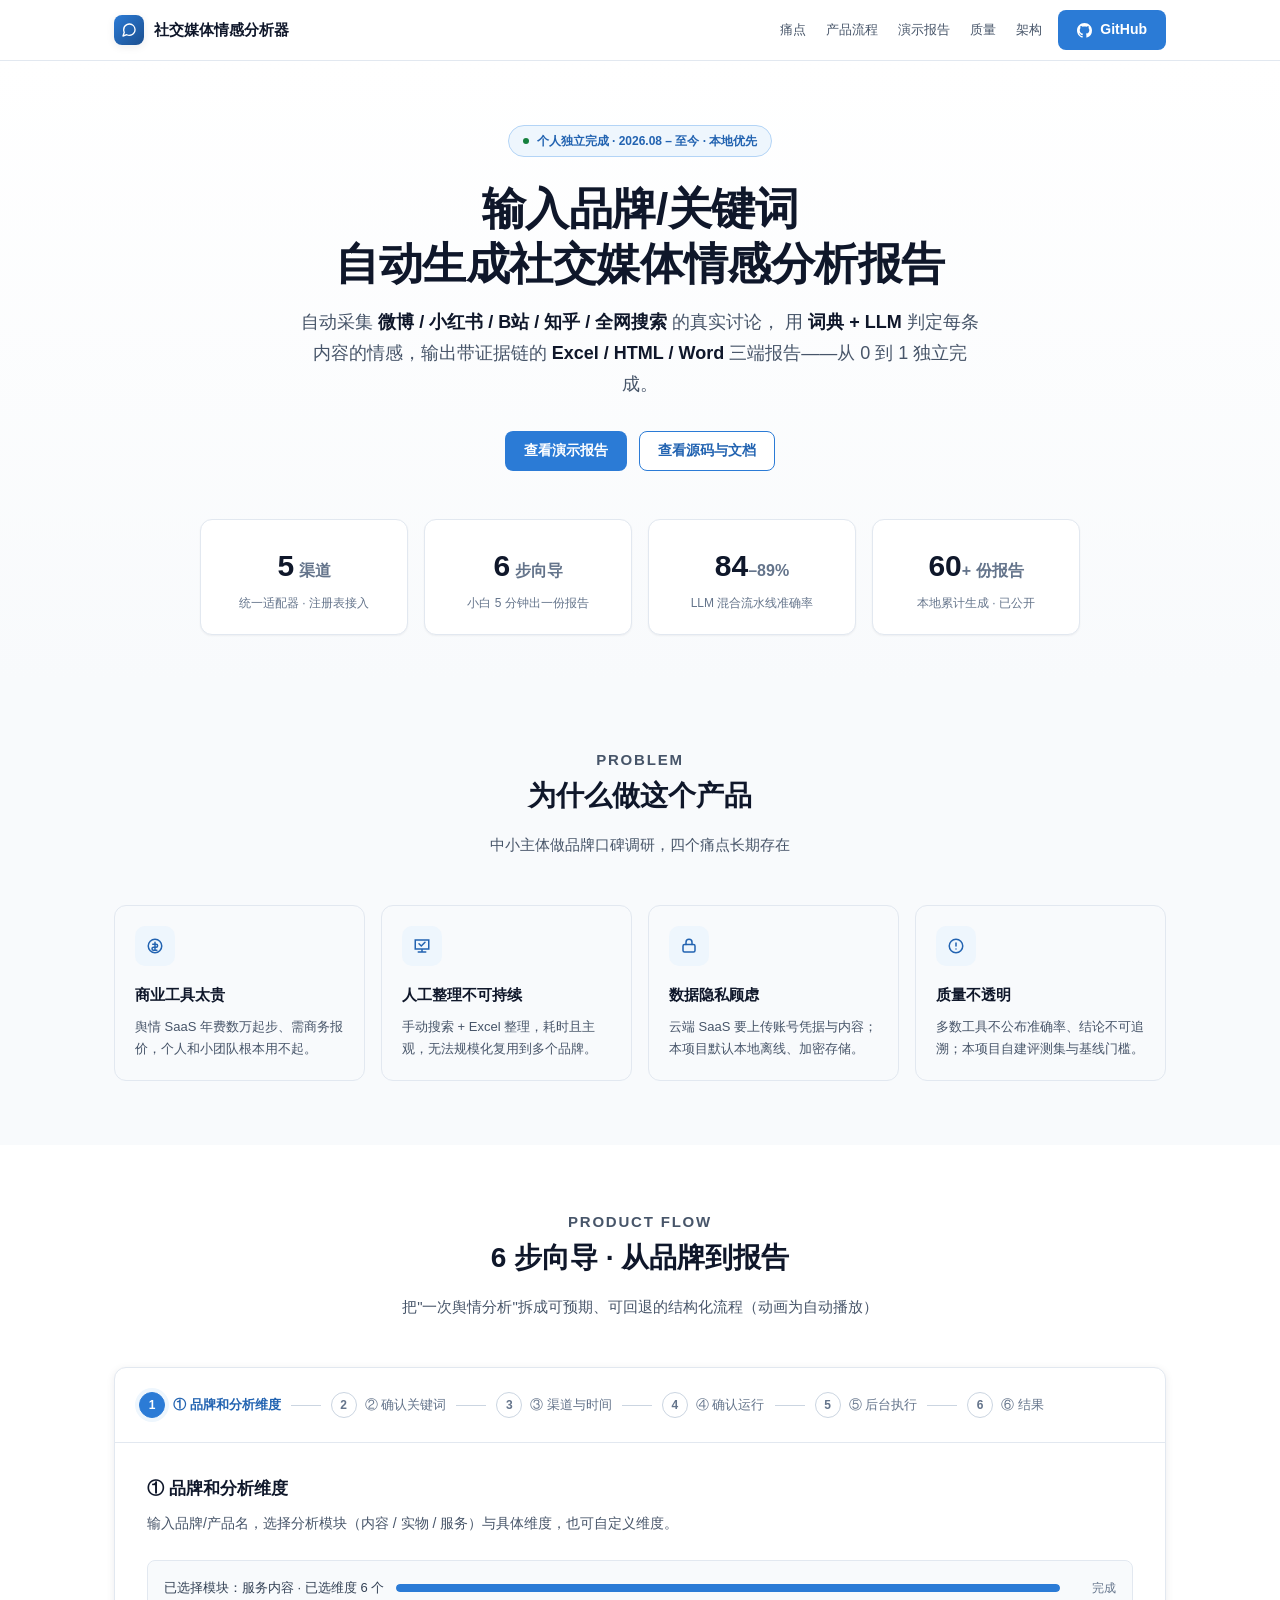
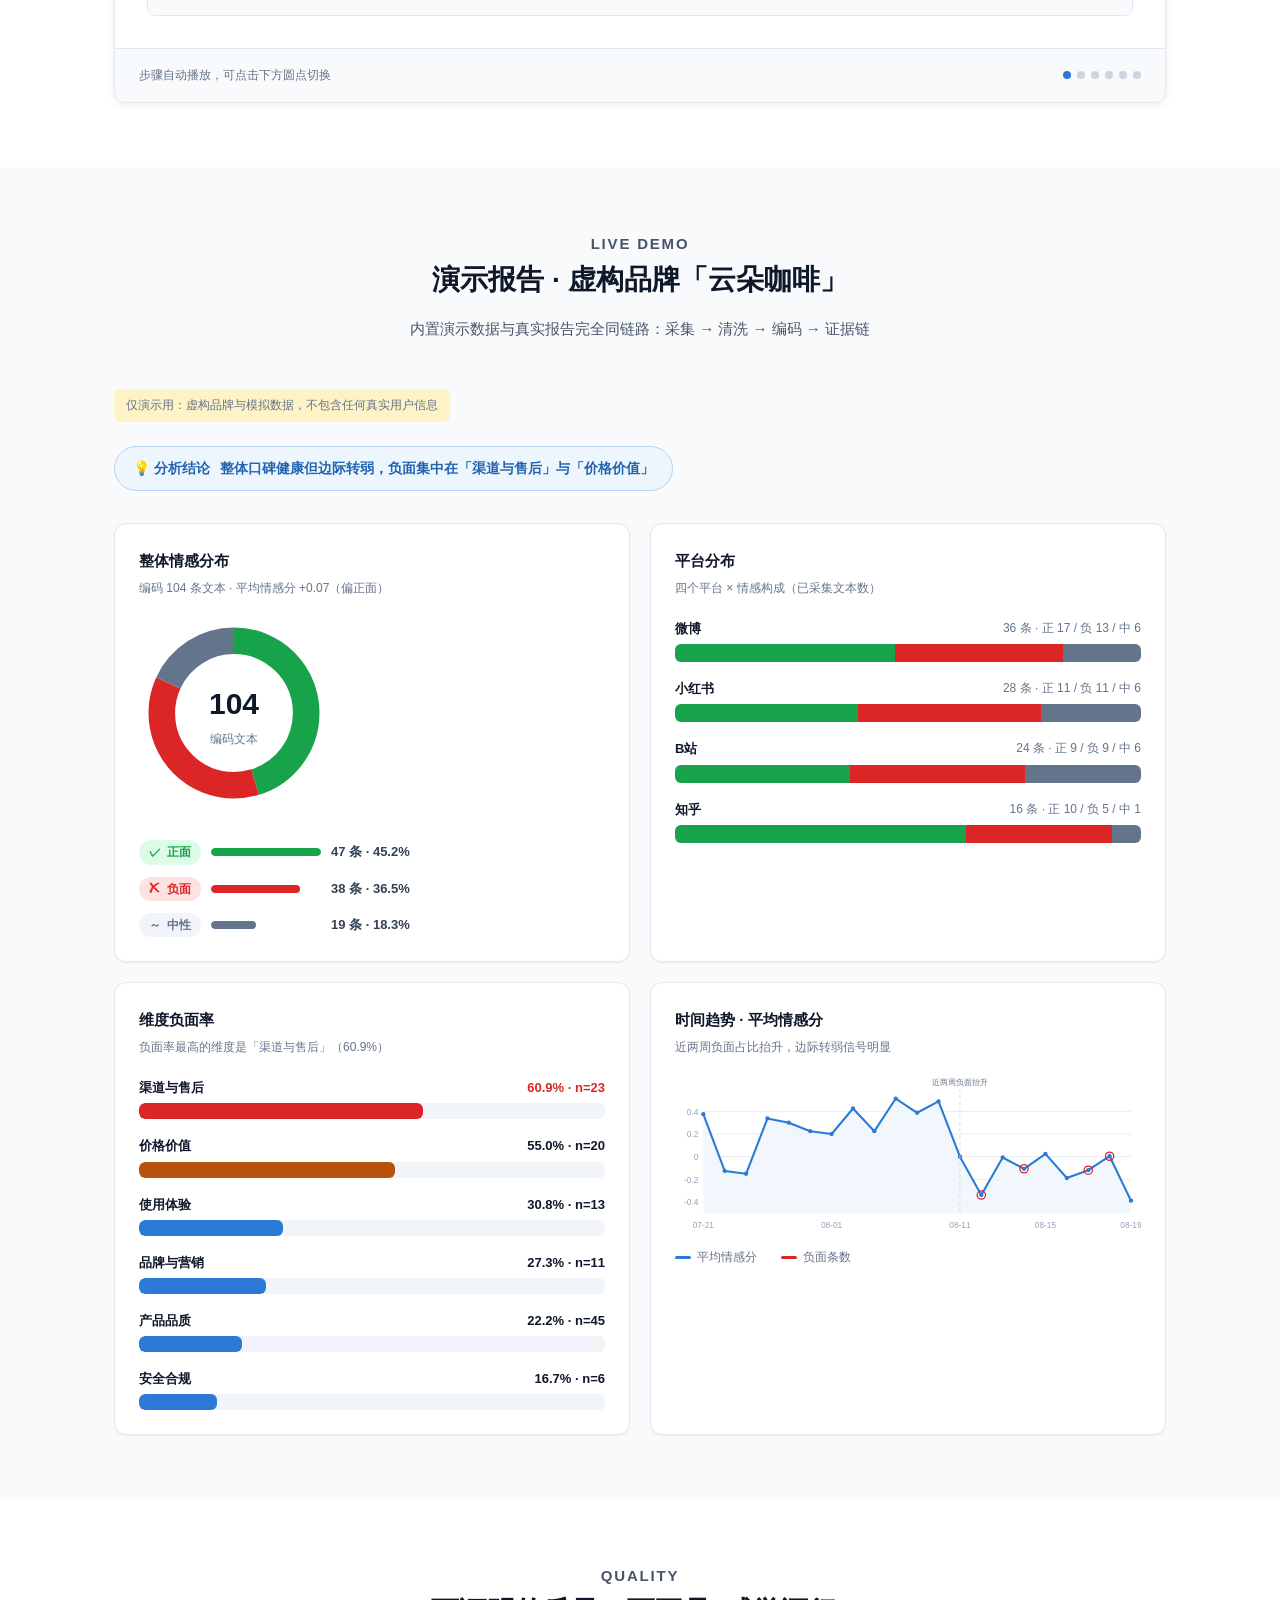
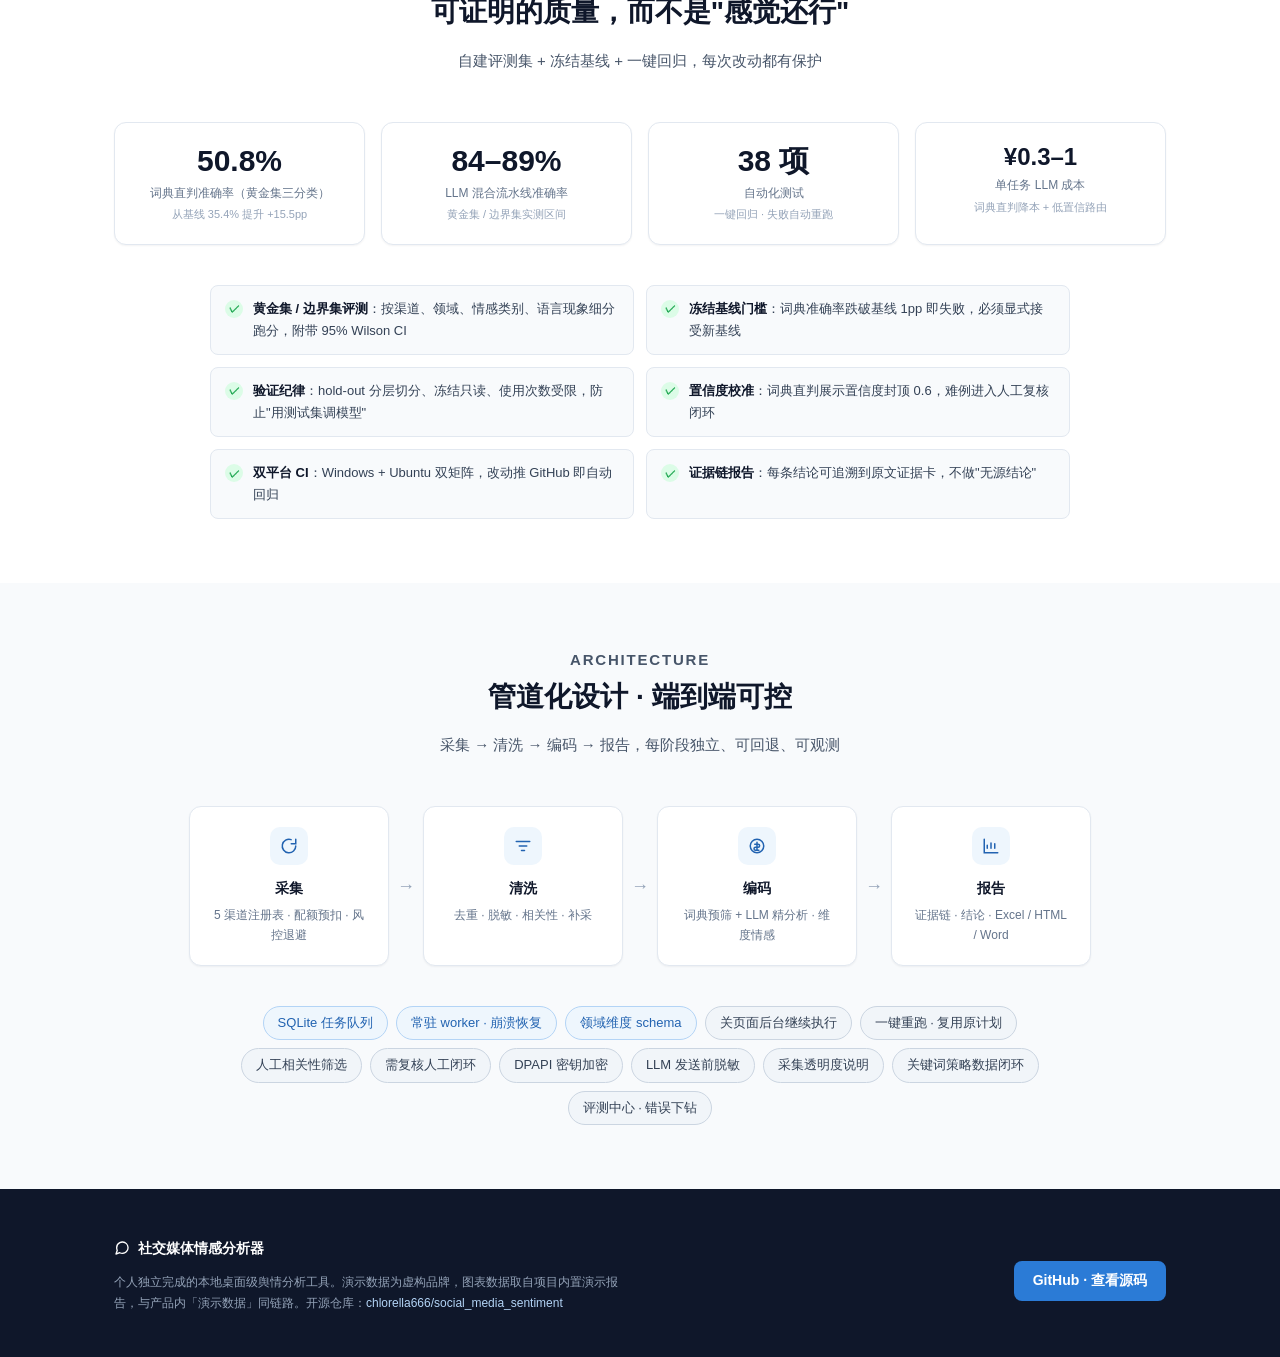
==== docs/index.html @ 77a7563f "feat(showcase): 新增 GitHub Pages 落地页、复用规则/开发全景文档与简历条目" ====
<!DOCTYPE html>
<html lang="zh-CN">
<head>
<meta charset="utf-8">
<meta name="viewport" content="width=device-width, initial-scale=1">
<title>社交媒体情感分析器 · 产品展示</title>
<meta name="description" content="输入品牌/关键词，自动采集五大平台真实讨论，词典 + LLM 判定情感，输出带证据链的报告。个人独立完成的本地桌面级舆情分析工具。">
<style>
/* ============================================================
   设计令牌（与 design_entries/ui-designer/design_tokens.css 同源）
   ============================================================ */
:root{
  --brand-50:#EEF6FD; --brand-100:#D9EAFB; --brand-200:#B3D4F6;
  --brand-500:#2B7BD6; --brand-600:#2263B1; --brand-700:#1B4F8F;
  --gray-50:#F8FAFC; --gray-100:#F1F5F9; --gray-200:#E2E8F0;
  --gray-300:#CBD5E1; --gray-400:#94A3B8; --gray-500:#64748B;
  --gray-600:#475569; --gray-700:#334155; --gray-900:#0F172A;
  --pos-500:#16A34A; --pos-100:#DCFCE7;
  --neg-500:#DC2626; --neg-100:#FEE2E2;
  --neu-500:#64748B; --neu-100:#F1F5F9;
  --success-500:#15803D; --warning-500:#B45309; --warning-100:#FEF3C7;
  --font:-apple-system,BlinkMacSystemFont,"Segoe UI","PingFang SC","Microsoft YaHei","Noto Sans SC",sans-serif;
  --text-xs:12px; --text-sm:13px; --text-base:14px; --text-md:16px;
  --text-lg:18px; --text-xl:22px; --text-2xl:28px; --text-3xl:36px;
  --space-1:4px; --space-2:8px; --space-3:12px; --space-4:16px;
  --space-5:20px; --space-6:24px; --space-8:32px; --space-10:40px; --space-12:48px; --space-16:64px;
  --radius-sm:6px; --radius-md:8px; --radius-lg:12px; --radius-full:999px;
  --shadow-sm:0 1px 2px 0 rgb(15 23 42/.05);
  --shadow-md:0 2px 8px 0 rgb(15 23 42/.08);
  --shadow-lg:0 8px 24px 0 rgb(15 23 42/.12);
}
*{box-sizing:border-box}
html{scroll-behavior:smooth}
body{margin:0;font-family:var(--font);background:var(--gray-50);color:var(--gray-900);font-size:var(--text-base);line-height:1.7;-webkit-font-smoothing:antialiased}
.num{font-variant-numeric:tabular-nums}
a{color:var(--brand-500);text-decoration:none}
a:hover{color:var(--brand-600)}
.wrap{max-width:1100px;margin:0 auto;padding:0 var(--space-6)}

/* ---------- 导航 ---------- */
nav{position:sticky;top:0;z-index:50;background:rgb(255 255 255/.9);backdrop-filter:blur(8px);border-bottom:1px solid var(--gray-200)}
.nav-in{display:flex;align-items:center;gap:var(--space-4);height:60px}
.logo{display:flex;align-items:center;gap:10px;font-weight:700;font-size:15px;color:var(--gray-900)}
.logo .mark{width:30px;height:30px;border-radius:8px;background:linear-gradient(135deg,var(--brand-500),var(--brand-700));display:flex;align-items:center;justify-content:center;box-shadow:var(--shadow-md)}
.nav-links{display:flex;gap:var(--space-5);margin-left:auto;font-size:13px;font-weight:500}
.nav-links a{color:var(--gray-600)}
.nav-links a:hover{color:var(--brand-600)}
.btn{display:inline-flex;align-items:center;justify-content:center;gap:8px;min-height:40px;padding:0 18px;border-radius:var(--radius-md);font-size:14px;font-weight:700;font-family:var(--font);cursor:pointer;border:1px solid transparent;transition:filter .15s ease,opacity .15s ease}
.btn:focus-visible{outline:2px solid var(--brand-500);outline-offset:2px}
.btn-primary{background:var(--brand-500);color:#fff}
.btn-primary:hover{background:var(--brand-600);color:#fff}
.btn-ghost{background:#fff;border-color:var(--brand-500);color:var(--brand-600)}
.btn-ghost:hover{background:var(--brand-50)}
.btn svg{width:15px;height:15px;flex:none}

/* ---------- Hero ---------- */
header.hero{background:linear-gradient(180deg,#fff,var(--gray-50));padding:var(--space-16) 0 var(--space-12);text-align:center}
.pill{display:inline-flex;align-items:center;gap:8px;font-size:12px;font-weight:600;color:var(--brand-600);background:var(--brand-50);border:1px solid var(--brand-200);border-radius:var(--radius-full);padding:5px 14px;margin-bottom:var(--space-6)}
.pill .dot{width:6px;height:6px;border-radius:50%;background:var(--success-500)}
.hero h1{font-size:clamp(30px,5vw,44px);line-height:1.25;margin:0 0 var(--space-4);letter-spacing:-.01em}
.hero .sub{font-size:clamp(15px,2vw,18px);color:var(--gray-600);max-width:680px;margin:0 auto var(--space-8)}
.hero .sub b{color:var(--gray-900)}
.hero-cta{display:flex;gap:var(--space-3);justify-content:center;flex-wrap:wrap}
.metrics{display:grid;grid-template-columns:repeat(4,1fr);gap:var(--space-4);max-width:880px;margin:var(--space-12) auto 0}
.metric{background:#fff;border:1px solid var(--gray-200);border-radius:var(--radius-lg);padding:var(--space-5);box-shadow:var(--shadow-sm)}
.metric .v{font-size:30px;font-weight:700;color:var(--gray-900)}
.metric .v .unit{font-size:16px;color:var(--gray-500);font-weight:600}
.metric .k{font-size:12px;color:var(--gray-500);margin-top:2px}

/* ---------- 区块通用 ---------- */
section{padding:var(--space-16) 0}
section:nth-of-type(even){background:#fff}
.sec-head{max-width:640px;margin:0 auto var(--space-12);text-align:center}
.sec-kicker{font-size:12px;font-weight:700;letter-spacing:.12em;color:var(--brand-500);text-transform:uppercase;margin:0 0 var(--space-2)}
.sec-head h2{font-size:var(--text-2xl);margin:0 0 var(--space-3)}
.sec-head p{color:var(--gray-600);margin:0;font-size:15px}

/* ---------- 痛点 ---------- */
.pains{display:grid;grid-template-columns:repeat(4,1fr);gap:var(--space-4)}
.pain{background:var(--gray-50);border:1px solid var(--gray-200);border-radius:var(--radius-lg);padding:var(--space-5)}
.pain .ic{width:40px;height:40px;border-radius:10px;background:var(--brand-50);color:var(--brand-600);display:flex;align-items:center;justify-content:center;margin-bottom:var(--space-4)}
.pain h3{font-size:15px;margin:0 0 var(--space-2)}
.pain p{font-size:13px;color:var(--gray-600);margin:0}

/* ---------- 6 步流程 ---------- */
.stepper-wrap{background:#fff;border:1px solid var(--gray-200);border-radius:var(--radius-lg);box-shadow:var(--shadow-md);overflow:hidden}
.stepper{display:flex;align-items:center;gap:0;padding:var(--space-6);flex-wrap:wrap;border-bottom:1px solid var(--gray-200)}
.st{display:flex;align-items:center;gap:8px;font-size:13px;color:var(--gray-500);font-weight:500}
.st .n{width:26px;height:26px;border-radius:50%;border:1.5px solid var(--gray-300);display:flex;align-items:center;justify-content:center;font-size:12px;font-weight:700;background:#fff;flex:none;transition:all .3s ease}
.st .n svg{width:13px;height:13px}
.st.cur{color:var(--brand-600);font-weight:700}
.st.cur .n{border-color:var(--brand-500);background:var(--brand-500);color:#fff;box-shadow:0 0 0 4px var(--brand-50)}
.st.done{color:var(--success-500)}
.st.done .n{border-color:var(--success-500);color:var(--success-500);background:var(--pos-100)}
.ln{width:30px;height:1.5px;background:var(--gray-300);margin:0 10px;transition:background .3s ease}
.ln.done{background:var(--success-500)}
.stage-body{padding:var(--space-8);min-height:150px}
.stage-body h3{margin:0 0 var(--space-2);font-size:17px}
.stage-body p{margin:0;color:var(--gray-600);font-size:14px;max-width:560px}
.stage-mock{margin-top:var(--space-6);background:var(--gray-50);border:1px solid var(--gray-200);border-radius:var(--radius-md);padding:var(--space-4)}
.mock-row{display:flex;align-items:center;gap:var(--space-3);font-size:13px;color:var(--gray-700)}
.mock-row .bar{flex:1;height:8px;border-radius:var(--radius-full);background:var(--gray-200);overflow:hidden}
.mock-row .bar i{display:block;height:100%;width:0;background:var(--brand-500);border-radius:var(--radius-full);transition:width .5s ease}
.mock-row .pct{font-size:12px;color:var(--gray-500);min-width:44px;text-align:right}
.step-tip{display:flex;justify-content:space-between;align-items:center;padding:var(--space-4) var(--space-6);background:var(--gray-50);border-top:1px solid var(--gray-200);font-size:12px;color:var(--gray-500)}
.step-tip .ctrl{display:flex;gap:6px}
.step-dot{width:8px;height:8px;border-radius:50%;background:var(--gray-300);border:none;padding:0;cursor:pointer;transition:background .2s ease}
.step-dot.on{background:var(--brand-500)}

/* ---------- 演示报告 ---------- */
.demo-note{display:flex;align-items:center;gap:8px;font-size:12px;color:var(--gray-500);background:var(--warning-100);border-radius:var(--radius-sm);padding:6px 12px;margin-bottom:var(--space-6);width:fit-content}
.conclusion-capsule{display:flex;align-items:center;gap:10px;background:var(--brand-50);border:1px solid var(--brand-200);color:var(--brand-600);border-radius:var(--radius-full);padding:10px 18px;font-size:14px;font-weight:600;margin-bottom:var(--space-8);width:fit-content}
.charts{display:grid;grid-template-columns:repeat(2,1fr);gap:var(--space-5)}
.chart-card{background:#fff;border:1px solid var(--gray-200);border-radius:var(--radius-lg);padding:var(--space-6);box-shadow:var(--shadow-sm)}
.chart-card h3{margin:0 0 4px;font-size:15px}
.chart-card .sub{font-size:12px;color:var(--gray-500);margin:0 0 var(--space-5)}
.chart-card.wide{grid-column:1/-1}

/* 情感三件套标签：符号 + 色点 + 文字（色弱可辨） */
.tag{display:inline-flex;align-items:center;gap:6px;border-radius:var(--radius-full);padding:2px 10px;font-size:12px;font-weight:600}
.tag .sym{font-weight:700}
.tag-pos{color:var(--pos-500);background:var(--pos-100)}
.tag-neg{color:var(--neg-500);background:var(--neg-100)}
.tag-neu{color:var(--neu-500);background:var(--neu-100)}

/* 环形图 */
.donut-row{display:flex;align-items:center;gap:var(--space-8);flex-wrap:wrap}
.donut{position:relative;width:190px;height:190px;flex:none}
.donut svg{width:100%;height:100%;transform:rotate(-90deg)}
.donut .center{position:absolute;inset:0;display:flex;flex-direction:column;align-items:center;justify-content:center}
.donut .center .n{font-size:30px;font-weight:700}
.donut .center .t{font-size:12px;color:var(--gray-500)}
.legend{display:flex;flex-direction:column;gap:var(--space-3)}
.legend .row{display:flex;align-items:center;gap:10px;font-size:13px;color:var(--gray-700)}
.legend .row .bar{width:110px;height:8px;border-radius:var(--radius-full);overflow:hidden}
.legend .row .bar i{display:block;height:100%;border-radius:var(--radius-full)}
.legend .row .pct{margin-left:auto;font-weight:600}

/* 平台堆叠条 */
.stack-list{display:flex;flex-direction:column;gap:var(--space-4)}
.stack-item .lab{display:flex;justify-content:space-between;font-size:13px;margin-bottom:4px}
.stack-item .lab b{color:var(--gray-900)}
.stack-item .lab span{color:var(--gray-500);font-size:12px}
.stack-track{display:flex;height:18px;border-radius:var(--radius-sm);overflow:hidden;background:var(--gray-100)}
.stack-track div{height:100%;transition:width .8s ease}

/* 维度负面率条形 */
.dim-list{display:flex;flex-direction:column;gap:var(--space-4)}
.dim-item .lab{display:flex;justify-content:space-between;font-size:13px;margin-bottom:4px}
.dim-item .lab b{color:var(--gray-900)}
.dim-item .lab span{font-weight:700}
.dim-track{height:16px;border-radius:var(--radius-sm);background:var(--gray-100);overflow:hidden}
.dim-track i{display:block;height:100%;width:0;border-radius:var(--radius-sm);transition:width .8s ease}
.dim-item.worst .lab span{color:var(--neg-500)}
.dim-item.worst .dim-track i{background:var(--neg-500)}

/* 趋势折线 */
.trend-wrap{position:relative}
.trend-wrap svg{width:100%;height:auto;display:block}
.trend-legend{display:flex;gap:var(--space-6);font-size:12px;color:var(--gray-500);margin-top:var(--space-3)}
.trend-legend .k{display:inline-flex;align-items:center;gap:6px}
.trend-legend .sw{width:16px;height:3px;border-radius:2px;display:inline-block}

/* ---------- 质量 ---------- */
.quality-grid{display:grid;grid-template-columns:repeat(4,1fr);gap:var(--space-4);margin-bottom:var(--space-10)}
.q-card{background:#fff;border:1px solid var(--gray-200);border-radius:var(--radius-lg);padding:var(--space-5);box-shadow:var(--shadow-sm);text-align:center}
.q-card .v{font-size:30px;font-weight:700;line-height:1.2}
.q-card .v.small{font-size:24px}
.q-card .k{font-size:12px;color:var(--gray-500);margin-top:4px}
.q-card .note{font-size:11px;color:var(--gray-400);margin-top:2px}
.checks{display:grid;grid-template-columns:repeat(2,1fr);gap:var(--space-3);max-width:860px;margin:0 auto}
.check{display:flex;gap:10px;align-items:flex-start;background:var(--gray-50);border:1px solid var(--gray-200);border-radius:var(--radius-md);padding:12px 14px;font-size:13px;color:var(--gray-700)}
.check .ok{flex:none;width:18px;height:18px;border-radius:50%;background:var(--pos-100);color:var(--pos-500);display:flex;align-items:center;justify-content:center;font-size:11px;font-weight:700;margin-top:2px}
.check b{color:var(--gray-900)}

/* ---------- 架构 ---------- */
.pipeline{display:flex;align-items:stretch;gap:0;flex-wrap:wrap;justify-content:center;margin-bottom:var(--space-10)}
.pipe-step{flex:1;min-width:130px;max-width:200px;background:#fff;border:1px solid var(--gray-200);border-radius:var(--radius-lg);padding:var(--space-5);text-align:center;box-shadow:var(--shadow-sm);position:relative}
.pipe-step .ic{width:38px;height:38px;border-radius:10px;background:var(--brand-50);color:var(--brand-600);display:flex;align-items:center;justify-content:center;margin:0 auto var(--space-3)}
.pipe-step h3{font-size:14px;margin:0 0 4px}
.pipe-step p{font-size:12px;color:var(--gray-500);margin:0}
.pipe-arrow{display:flex;align-items:center;color:var(--gray-400);padding:0 var(--space-2);font-size:18px;font-weight:700}
.chips{display:flex;flex-wrap:wrap;gap:var(--space-2);justify-content:center;max-width:860px;margin:0 auto}
.chip{display:inline-flex;align-items:center;gap:6px;font-size:13px;background:var(--gray-100);border:1px solid var(--gray-300);border-radius:var(--radius-full);padding:5px 14px;color:var(--gray-700)}
.chip.hl{background:var(--brand-50);border-color:var(--brand-200);color:var(--brand-600)}

/* ---------- 底部 ---------- */
footer{background:var(--gray-900);color:var(--gray-400);padding:var(--space-12) 0 var(--space-8)}
footer .wrap{display:flex;flex-wrap:wrap;gap:var(--space-6);align-items:center;justify-content:space-between}
footer .t{color:#fff;font-weight:700;display:flex;align-items:center;gap:8px}
footer .fnote{font-size:12px;max-width:520px;line-height:1.7}
footer a{color:var(--brand-200)}
footer a:hover{color:#fff}

/* ---------- 动效 ---------- */
.reveal{opacity:0;transform:translateY(18px);transition:opacity .6s ease,transform .6s ease}
.reveal.in{opacity:1;transform:none}
@media (max-width:860px){
  .metrics,.pains,.quality-grid{grid-template-columns:repeat(2,1fr)}
  .charts{grid-template-columns:1fr}
  .chart-card.wide{grid-column:auto}
  .nav-links{display:none}
  .pipe-arrow{display:none}
  .pipe-step{flex:1 1 45%}
  section{padding:var(--space-12) 0}
}
@media (max-width:520px){
  .metrics,.pains,.quality-grid{grid-template-columns:1fr}
  .checks{grid-template-columns:1fr}
}
@media (prefers-reduced-motion:reduce){
  *,*::before,*::after{animation:none!important;transition:none!important}
  .reveal{opacity:1;transform:none}
}
</style>
</head>
<body>

<!-- ============ 导航 ============ -->
<nav>
  <div class="wrap nav-in">
    <div class="logo">
      <span class="mark">
        <svg width="16" height="16" viewBox="0 0 24 24" fill="none" stroke="#fff" stroke-width="2" stroke-linecap="round" stroke-linejoin="round"><path d="M21 11.5a8.38 8.38 0 0 1-.9 3.8 8.5 8.5 0 0 1-7.6 4.7 8.38 8.38 0 0 1-3.8-.9L3 21l1.9-5.7a8.38 8.38 0 0 1-.9-3.8 8.5 8.5 0 0 1 4.7-7.6 8.38 8.38 0 0 1 3.8-.9h.5a8.48 8.48 0 0 1 8 8v.5z"/></svg>
      </span>
      社交媒体情感分析器
    </div>
    <div class="nav-links">
      <a href="#problem">痛点</a>
      <a href="#flow">产品流程</a>
      <a href="#demo">演示报告</a>
      <a href="#quality">质量</a>
      <a href="#arch">架构</a>
    </div>
    <a class="btn btn-primary" href="https://github.com/chlorella666/social_media_sentiment" target="_blank" rel="noopener">
      <svg viewBox="0 0 16 16" fill="currentColor"><path d="M8 0C3.58 0 0 3.58 0 8c0 3.54 2.29 6.53 5.47 7.59.4.07.55-.17.55-.38 0-.19-.01-.82-.01-1.49-2.01.37-2.53-.49-2.69-.94-.09-.23-.48-.94-.82-1.13-.28-.15-.68-.52-.01-.53.63-.01 1.08.58 1.23.82.72 1.21 1.87.87 2.33.66.07-.52.28-.87.51-1.07-1.78-.2-3.64-.89-3.64-3.95 0-.87.31-1.59.82-2.15-.08-.2-.36-1.02.08-2.12 0 0 .67-.21 2.2.82.64-.18 1.32-.27 2-.27s1.36.09 2 .27c1.53-1.04 2.2-.82 2.2-.82.44 1.1.16 1.92.08 2.12.51.56.82 1.27.82 2.15 0 3.07-1.87 3.75-3.65 3.95.29.25.54.73.54 1.48 0 1.07-.01 1.93-.01 2.2 0 .21.15.46.55.38A8.01 8.01 0 0 0 16 8c0-4.42-3.58-8-8-8z"/></svg>
      GitHub
    </a>
  </div>
</nav>

<!-- ============ Hero ============ -->
<header class="hero">
  <div class="wrap">
    <div class="pill"><span class="dot"></span>个人独立完成 · 2026.08 – 至今 · 本地优先</div>
    <h1>输入品牌/关键词<br>自动生成社交媒体情感分析报告</h1>
    <p class="sub">自动采集 <b>微博 / 小红书 / B站 / 知乎 / 全网搜索</b> 的真实讨论，
      用 <b>词典 + LLM</b> 判定每条内容的情感，输出带证据链的
      <b>Excel / HTML / Word</b> 三端报告——从 0 到 1 独立完成。</p>
    <div class="hero-cta">
      <a class="btn btn-primary" href="#demo">查看演示报告</a>
      <a class="btn btn-ghost" href="https://github.com/chlorella666/social_media_sentiment" target="_blank" rel="noopener">查看源码与文档</a>
    </div>
    <div class="metrics">
      <div class="metric"><div class="v num"><span data-count="5">5</span><span class="unit"> 渠道</span></div><div class="k">统一适配器 · 注册表接入</div></div>
      <div class="metric"><div class="v num"><span data-count="6">6</span><span class="unit"> 步向导</span></div><div class="k">小白 5 分钟出一份报告</div></div>
      <div class="metric"><div class="v num"><span data-count="84">84</span><span class="unit">–89%</span></div><div class="k">LLM 混合流水线准确率</div></div>
      <div class="metric"><div class="v num"><span data-count="60">60</span><span class="unit">+ 份报告</span></div><div class="k">本地累计生成 · 已公开</div></div>
    </div>
  </div>
</header>

<!-- ============ 痛点 ============ -->
<section id="problem">
  <div class="wrap">
    <div class="sec-head reveal">
      <p class="sec-kicker">Problem</p>
      <h2>为什么做这个产品</h2>
      <p>中小主体做品牌口碑调研，四个痛点长期存在</p>
    </div>
    <div class="pains">
      <div class="pain reveal">
        <div class="ic"><svg width="18" height="18" viewBox="0 0 24 24" fill="none" stroke="currentColor" stroke-width="2" stroke-linecap="round"><circle cx="12" cy="12" r="9"/><path d="M12 7v10M9 9.5h4.5a2 2 0 0 1 0 4H10a2 2 0 0 0 0 4h4.5"/></svg></div>
        <h3>商业工具太贵</h3>
        <p>舆情 SaaS 年费数万起步、需商务报价，个人和小团队根本用不起。</p>
      </div>
      <div class="pain reveal">
        <div class="ic"><svg width="18" height="18" viewBox="0 0 24 24" fill="none" stroke="currentColor" stroke-width="2" stroke-linecap="round"><path d="M21 4H3v12h18zM7 20h10M12 16v4"/><path d="M8 9l3 3 5-5"/></svg></div>
        <h3>人工整理不可持续</h3>
        <p>手动搜索 + Excel 整理，耗时且主观，无法规模化复用到多个品牌。</p>
      </div>
      <div class="pain reveal">
        <div class="ic"><svg width="18" height="18" viewBox="0 0 24 24" fill="none" stroke="currentColor" stroke-width="2" stroke-linecap="round"><rect x="4" y="10" width="16" height="10" rx="2"/><path d="M8 10V7a4 4 0 0 1 8 0v3"/></svg></div>
        <h3>数据隐私顾虑</h3>
        <p>云端 SaaS 要上传账号凭据与内容；本项目默认本地离线、加密存储。</p>
      </div>
      <div class="pain reveal">
        <div class="ic"><svg width="18" height="18" viewBox="0 0 24 24" fill="none" stroke="currentColor" stroke-width="2" stroke-linecap="round"><circle cx="12" cy="12" r="9"/><path d="M12 8v4M12 16h.01"/></svg></div>
        <h3>质量不透明</h3>
        <p>多数工具不公布准确率、结论不可追溯；本项目自建评测集与基线门槛。</p>
      </div>
    </div>
  </div>
</section>

<!-- ============ 产品流程 ============ -->
<section id="flow">
  <div class="wrap">
    <div class="sec-head reveal">
      <p class="sec-kicker">Product Flow</p>
      <h2>6 步向导 · 从品牌到报告</h2>
      <p>把"一次舆情分析"拆成可预期、可回退的结构化流程（动画为自动播放）</p>
    </div>
    <div class="stepper-wrap reveal" id="stepperWrap">
      <div class="stepper" id="stepper"></div>
      <div class="stage-body" id="stageBody"></div>
      <div class="step-tip">
        <span>步骤自动播放，可点击下方圆点切换</span>
        <span class="ctrl" id="stepDots"></span>
      </div>
    </div>
  </div>
</section>

<!-- ============ 演示报告 ============ -->
<section id="demo">
  <div class="wrap">
    <div class="sec-head reveal">
      <p class="sec-kicker">Live Demo</p>
      <h2>演示报告 · 虚构品牌「云朵咖啡」</h2>
      <p>内置演示数据与真实报告完全同链路：采集 → 清洗 → 编码 → 证据链</p>
    </div>
    <div class="demo-note reveal">仅演示用：虚构品牌与模拟数据，不包含任何真实用户信息</div>
    <div class="conclusion-capsule reveal"><span>💡 分析结论</span>整体口碑健康但边际转弱，负面集中在「渠道与售后」与「价格价值」</div>
    <div class="charts">
      <div class="chart-card reveal">
        <h3>整体情感分布</h3>
        <p class="sub">编码 104 条文本 · 平均情感分 +0.07（偏正面）</p>
        <div class="donut-row">
          <div class="donut">
            <svg viewBox="0 0 100 100" id="donutSvg"></svg>
            <div class="center"><span class="n num" id="donutN">104</span><span class="t">编码文本</span></div>
          </div>
          <div class="legend" id="donutLegend"></div>
        </div>
      </div>
      <div class="chart-card reveal">
        <h3>平台分布</h3>
        <p class="sub">四个平台 × 情感构成（已采集文本数）</p>
        <div class="stack-list" id="stackList"></div>
      </div>
      <div class="chart-card reveal">
        <h3>维度负面率</h3>
        <p class="sub">负面率最高的维度是「渠道与售后」（60.9%）</p>
        <div class="dim-list" id="dimList"></div>
      </div>
      <div class="chart-card reveal">
        <h3>时间趋势 · 平均情感分</h3>
        <p class="sub">近两周负面占比抬升，边际转弱信号明显</p>
        <div class="trend-wrap">
          <svg viewBox="0 0 560 190" id="trendSvg"></svg>
          <div class="trend-legend">
            <span class="k"><span class="sw" style="background:var(--brand-500)"></span>平均情感分</span>
            <span class="k"><span class="sw" style="background:var(--neg-500)"></span>负面条数</span>
          </div>
        </div>
      </div>
    </div>
  </div>
</section>

<!-- ============ 质量 ============ -->
<section id="quality">
  <div class="wrap">
    <div class="sec-head reveal">
      <p class="sec-kicker">Quality</p>
      <h2>可证明的质量，而不是"感觉还行"</h2>
      <p>自建评测集 + 冻结基线 + 一键回归，每次改动都有保护</p>
    </div>
    <div class="quality-grid">
      <div class="q-card reveal"><div class="v num"><span data-count="50.9" data-decimals="1">50.9</span><span class="unit">%</span></div><div class="k">词典直判准确率（黄金集三分类）</div><div class="note">从基线 35.4% 提升 +15.5pp</div></div>
      <div class="q-card reveal"><div class="v num"><span data-count="84">84</span><span class="unit">–89%</span></div><div class="k">LLM 混合流水线准确率</div><div class="note">黄金集 / 边界集实测区间</div></div>
      <div class="q-card reveal"><div class="v num"><span data-count="38">38</span><span class="unit"> 项</span></div><div class="k">自动化测试</div><div class="note">一键回归 · 失败自动重跑</div></div>
      <div class="q-card reveal"><div class="v num small">¥<span data-count="0.3" data-decimals="1">0.3</span>–1</div><div class="k">单任务 LLM 成本</div><div class="note">词典直判降本 + 低置信路由</div></div>
    </div>
    <div class="checks">
      <div class="check reveal"><span class="ok">✓</span><span><b>黄金集 / 边界集评测</b>：按渠道、领域、情感类别、语言现象细分跑分，附带 95% Wilson CI</span></div>
      <div class="check reveal"><span class="ok">✓</span><span><b>冻结基线门槛</b>：词典准确率跌破基线 1pp 即失败，必须显式接受新基线</span></div>
      <div class="check reveal"><span class="ok">✓</span><span><b>验证纪律</b>：hold-out 分层切分、冻结只读、使用次数受限，防止"用测试集调模型"</span></div>
      <div class="check reveal"><span class="ok">✓</span><span><b>置信度校准</b>：词典直判展示置信度封顶 0.6，难例进入人工复核闭环</span></div>
      <div class="check reveal"><span class="ok">✓</span><span><b>双平台 CI</b>：Windows + Ubuntu 双矩阵，改动推 GitHub 即自动回归</span></div>
      <div class="check reveal"><span class="ok">✓</span><span><b>证据链报告</b>：每条结论可追溯到原文证据卡，不做"无源结论"</span></div>
    </div>
  </div>
</section>

<!-- ============ 架构 ============ -->
<section id="arch">
  <div class="wrap">
    <div class="sec-head reveal">
      <p class="sec-kicker">Architecture</p>
      <h2>管道化设计 · 端到端可控</h2>
      <p>采集 → 清洗 → 编码 → 报告，每阶段独立、可回退、可观测</p>
    </div>
    <div class="pipeline">
      <div class="pipe-step reveal"><div class="ic"><svg width="18" height="18" viewBox="0 0 24 24" fill="none" stroke="currentColor" stroke-width="2" stroke-linecap="round"><path d="M21 12a9 9 0 1 1-6.2-8.5"/><path d="M21 3v6h-6"/></svg></div><h3>采集</h3><p>5 渠道注册表 · 配额预扣 · 风控退避</p></div>
      <div class="pipe-arrow">→</div>
      <div class="pipe-step reveal"><div class="ic"><svg width="18" height="18" viewBox="0 0 24 24" fill="none" stroke="currentColor" stroke-width="2" stroke-linecap="round"><path d="M3 6h18M7 12h10M10 18h4"/></svg></div><h3>清洗</h3><p>去重 · 脱敏 · 相关性 · 补采</p></div>
      <div class="pipe-arrow">→</div>
      <div class="pipe-step reveal"><div class="ic"><svg width="18" height="18" viewBox="0 0 24 24" fill="none" stroke="currentColor" stroke-width="2" stroke-linecap="round"><circle cx="12" cy="12" r="9"/><path d="M12 7v10M9 9.5h4.5a2 2 0 0 1 0 4H10a2 2 0 0 0 0 4h4.5"/></svg></div><h3>编码</h3><p>词典预筛 + LLM 精分析 · 维度情感</p></div>
      <div class="pipe-arrow">→</div>
      <div class="pipe-step reveal"><div class="ic"><svg width="18" height="18" viewBox="0 0 24 24" fill="none" stroke="currentColor" stroke-width="2" stroke-linecap="round"><path d="M3 3v18h18"/><path d="M7 15v-4M12 15V8M17 15v-6"/></svg></div><h3>报告</h3><p>证据链 · 结论 · Excel / HTML / Word</p></div>
    </div>
    <div class="chips">
      <span class="chip hl">SQLite 任务队列</span>
      <span class="chip hl">常驻 worker · 崩溃恢复</span>
      <span class="chip hl">领域维度 schema</span>
      <span class="chip">关页面后台继续执行</span>
      <span class="chip">一键重跑 · 复用原计划</span>
      <span class="chip">人工相关性筛选</span>
      <span class="chip">需复核人工闭环</span>
      <span class="chip">DPAPI 密钥加密</span>
      <span class="chip">LLM 发送前脱敏</span>
      <span class="chip">采集透明度说明</span>
      <span class="chip">关键词策略数据闭环</span>
      <span class="chip">评测中心 · 错误下钻</span>
    </div>
  </div>
</section>

<!-- ============ 底部 ============ -->
<footer>
  <div class="wrap">
    <div>
      <div class="t"><svg width="16" height="16" viewBox="0 0 24 24" fill="none" stroke="#fff" stroke-width="2" stroke-linecap="round" stroke-linejoin="round"><path d="M21 11.5a8.38 8.38 0 0 1-.9 3.8 8.5 8.5 0 0 1-7.6 4.7 8.38 8.38 0 0 1-3.8-.9L3 21l1.9-5.7a8.38 8.38 0 0 1-.9-3.8 8.5 8.5 0 0 1 4.7-7.6 8.38 8.38 0 0 1 3.8-.9h.5a8.48 8.48 0 0 1 8 8v.5z"/></svg>社交媒体情感分析器</div>
      <p class="fnote">个人独立完成的本地桌面级舆情分析工具。演示数据为虚构品牌，图表数据取自项目内置演示报告，与产品内「演示数据」同链路。开源仓库：<a href="https://github.com/chlorella666/social_media_sentiment" target="_blank" rel="noopener">chlorella666/social_media_sentiment</a></p>
    </div>
    <a class="btn btn-primary" href="https://github.com/chlorella666/social_media_sentiment" target="_blank" rel="noopener">GitHub · 查看源码</a>
  </div>
</footer>

<script>
/* ============ 演示数据（来自项目内置 demo_report，虚构品牌云朵咖啡） ============ */
const DEMO = {
  totalItems: 104, totalPosts: 26, avgScore: 0.07,
  dist: [
    {key:"pos", label:"正面", sym:"✓", n:47, pct:45.2, color:"var(--pos-500)", bg:"var(--pos-100)", cls:"tag-pos"},
    {key:"neg", label:"负面", sym:"✗", n:38, pct:36.5, color:"var(--neg-500)", bg:"var(--neg-100)", cls:"tag-neg"},
    {key:"neu", label:"中性", sym:"～", n:19, pct:18.3, color:"var(--neu-500)", bg:"var(--neu-100)", cls:"tag-neu"},
  ],
  platforms: [
    {name:"微博",  posts:36, pos:17, neg:13, neu:6},
    {name:"小红书", posts:28, pos:11, neg:11, neu:6},
    {name:"B站",   posts:24, pos:9,  neg:9,  neu:6},
    {name:"知乎",  posts:16, pos:10, neg:5,  neu:1},
  ],
  dims: [
    {name:"渠道与售后", n:23, neg:14, rate:60.9},
    {name:"价格价值",   n:20, neg:11, rate:55.0},
    {name:"使用体验",   n:13, neg:4,  rate:30.8},
    {name:"品牌与营销", n:11, neg:3,  rate:27.3},
    {name:"产品品质",   n:45, neg:10, rate:22.2},
    {name:"安全合规",   n:6,  neg:1,  rate:16.7},
  ],
  trend: [
    ["07-21",0.375,1],["07-23",-0.125,2],["07-25",-0.15,2],["07-27",0.3375,1],
    ["07-28",0.3,1],["07-30",0.225,1],["08-01",0.2,1],["08-03",0.425,1],
    ["08-05",0.225,1],["08-07",0.5125,0],["08-08",0.3875,1],["08-10",0.4875,0],
    ["08-11",0.0,2],["08-12",-0.3375,3],["08-13",-0.0063,2],["08-14",-0.1063,4],
    ["08-15",0.025,2],["08-16",-0.1875,2],["08-17",-0.1187,4],["08-18",0.0042,5],
    ["08-19",-0.3875,2],
  ],
};

/* 6 步向导内容（与产品内 STEP_DEFS 对应） */
const STEPS = [
  {t:"① 品牌和分析维度", d:"输入品牌/产品名，选择分析模块（内容 / 实物 / 服务）与具体维度，也可自定义维度。", mock:"已选择模块：服务内容 · 已选维度 6 个"},
  {t:"② 确认关键词", d:"按维度自动生成关键词建议，可手动增删；关键词决定采集广度与质量。", mock:"生成关键词 12 个 · 可一键展开/编辑"},
  {t:"③ 渠道与时间", d:"勾选采集渠道（演示/B站/全网/微博/小红书），设置时间范围与条数上限，可一键安装 opencli。", mock:"已选 4 个渠道 · 上限 13 条/关键词"},
  {t:"④ 确认运行", d:"查看计划摘要与费用估算，确认后提交任务；demo-only 任务有红色二次确认。", mock:"预计采集 156 条 · LLM 费用约 ¥0.3–1"},
  {t:"⑤ 后台执行", d:"任务进入本地队列，关掉页面也不中断；可随时取消，失败可一键重跑。", mock:"后台执行中：清洗 88% · 已保留 120 条"},
  {t:"⑥ 结果", d:"查看结论、指标、图表与证据链，下载 Excel / HTML / Word；难例可人工复核后重算。", mock:"报告已生成 · 证据卡 18 条 · 待复核 9 条"},
];

/* ============ 滚动出现 + 数字滚动 ============
   首屏内元素：直接显示最终值（静态截图也正确）；
   首屏以下元素：滚动进入视口时播放动画。 */
const io = new IntersectionObserver(es => es.forEach(e => {
  if (e.isIntersecting) { e.target.classList.add("in"); io.unobserve(e.target); }
}), {threshold: 0.15});
document.querySelectorAll(".reveal").forEach(el => {
  const r = el.getBoundingClientRect();
  if (r.bottom > 0 && r.top < innerHeight) {
    el.style.transition = "none";
    el.classList.add("in");
  } else {
    io.observe(el);
  }
});

function animateCount(el) {
  const target = parseFloat(el.dataset.count || "0");
  const dec = parseInt(el.dataset.decimals || (Number.isInteger(target) ? 0 : 1), 10);
  const dur = 1100, t0 = performance.now();
  const step = now => {
    const p = Math.min((now - t0) / dur, 1);
    const eased = 1 - Math.pow(1 - p, 3);
    el.textContent = (target * eased).toFixed(dec);
    if (p < 1) requestAnimationFrame(step);
  };
  requestAnimationFrame(step);
}
const cio = new IntersectionObserver(es => es.forEach(e => {
  if (e.isIntersecting) { animateCount(e.target); cio.unobserve(e.target); }
}), {threshold: 0.3});
document.querySelectorAll("[data-count]").forEach(el => {
  const r = el.getBoundingClientRect();
  if (r.bottom > 0 && r.top < innerHeight) return;
  cio.observe(el);
});

/* ============ 6 步向导自动播放 ============ */
const stepperEl = document.getElementById("stepper");
const stageBody = document.getElementById("stageBody");
const dotsEl = document.getElementById("stepDots");
let cur = 0;

function renderStepper() {
  stepperEl.innerHTML = STEPS.map((s, i) => `
    ${i ? '<span class="ln' + (i <= cur ? ' done' : '') + '"></span>' : ''}
    <span class="st ${i === cur ? 'cur' : i < cur ? 'done' : ''}">
      <span class="n">${i < cur ? '<svg viewBox="0 0 24 24" fill="none" stroke="currentColor" stroke-width="3" stroke-linecap="round"><path d="M20 6 9 17l-5-5"/></svg>' : i + 1}</span>
      ${s.t}
    </span>`).join("");
  stageBody.innerHTML = `
    <h3>${STEPS[cur].t}</h3>
    <p>${STEPS[cur].d}</p>
    <div class="stage-mock"><div class="mock-row">
      <span>${STEPS[cur].mock}</span>
      <span class="bar"><i style="width:${cur === 4 ? 88 : cur === 5 ? 100 : 100}%"></i></span>
      <span class="pct num">${cur === 4 ? '88%' : '完成'}</span>
    </div></div>`;
  dotsEl.innerHTML = STEPS.map((_, i) =>
    `<button class="step-dot ${i === cur ? 'on' : ''}" data-i="${i}" aria-label="第${i + 1}步"></button>`).join("");
}
function next() { cur = (cur + 1) % STEPS.length; renderStepper(); }
renderStepper();
const timer = setInterval(next, 3200);
dotsEl.addEventListener("click", e => {
  const b = e.target.closest(".step-dot");
  if (!b) return;
  cur = +b.dataset.i; renderStepper();
  clearInterval(timer); setInterval(next, 3200);
});

/* ============ 图表渲染 ============ */
const COLORS = {pos:"var(--pos-500)", neg:"var(--neg-500)", neu:"var(--neu-500)"};

/* 环形图 */
const donut = document.getElementById("donutSvg");
{
  const r = 38, c = 2 * Math.PI * r, cx = 50, cy = 50;
  let offset = 0;
  DEMO.dist.forEach(d => {
    const seg = document.createElementNS("http://www.w3.org/2000/svg", "circle");
    seg.setAttribute("cx", cx); seg.setAttribute("cy", cy); seg.setAttribute("r", r);
    seg.setAttribute("fill", "none"); seg.setAttribute("stroke", d.color);
    seg.setAttribute("stroke-width", "14"); seg.setAttribute("stroke-dasharray", `${c * d.pct / 100} ${c}`);
    seg.setAttribute("stroke-dashoffset", -offset * c / 100);
    seg.style.transition = "stroke-dasharray .9s ease";
    donut.appendChild(seg);
    offset += d.pct;
  });
  document.getElementById("donutLegend").innerHTML = DEMO.dist.map(d => `
    <div class="row">
      <span class="tag ${d.cls}"><span class="sym">${d.sym}</span>${d.label}</span>
      <span class="bar"><i style="width:${d.pct / 45.2 * 100}%;background:${d.color}"></i></span>
      <span class="pct num">${d.n} 条 · ${d.pct}%</span>
    </div>`).join("");
}

/* 平台堆叠条 */
document.getElementById("stackList").innerHTML = DEMO.platforms.map(p => {
  const total = p.pos + p.neg + p.neu;
  const seg = (v, col) => `<div style="width:${v / total * 100}%;background:${col}"></div>`;
  return `
    <div class="stack-item">
      <div class="lab"><b>${p.name}</b><span class="num">${p.posts} 条 · 正 ${p.pos} / 负 ${p.neg} / 中 ${p.neu}</span></div>
      <div class="stack-track">${seg(p.pos, COLORS.pos)}${seg(p.neg, COLORS.neg)}${seg(p.neu, COLORS.neu)}</div>
    </div>`;
}).join("");

/* 维度负面率 */
document.getElementById("dimList").innerHTML = DEMO.dims.map((d, i) => `
  <div class="dim-item ${i === 0 ? 'worst' : ''}">
    <div class="lab"><b>${d.name}</b><span class="num">${d.rate.toFixed(1)}% · n=${d.n}</span></div>
    <div class="dim-track"><i data-w="${d.rate}" style="background:${i === 0 ? 'var(--neg-500)' : i < 2 ? 'var(--warning-500)' : 'var(--brand-500)'}"></i></div>
  </div>`).join("");

/* 趋势折线 */
{
  const W = 560, H = 190, padL = 34, padR = 12, padT = 14, padB = 26;
  const pts = DEMO.trend;
  const minS = -0.5, maxS = 0.6;
  const x = i => padL + i * (W - padL - padR) / (pts.length - 1);
  const y = s => padT + (maxS - s) / (maxS - minS) * (H - padT - padB);
  const line = pts.map((p, i) => `${i ? 'L' : 'M'}${x(i).toFixed(1)},${y(p[1]).toFixed(1)}`).join(" ");
  const area = `${line} L${x(pts.length - 1)},${H - padB} L${x(0)},${H - padB} Z`;
  const grid = [0.4, 0.2, 0, -0.2, -0.4].map(s => `
    <line x1="${padL}" y1="${y(s)}" x2="${W - padR}" y2="${y(s)}" stroke="var(--gray-200)" stroke-width="1"/>
    <text x="${padL - 6}" y="${y(s) + 4}" text-anchor="end" font-size="10" fill="var(--gray-400)">${s}</text>`).join("");
  const dots = pts.map((p, i) => `<circle cx="${x(i)}" cy="${y(p[1])}" r="2.6" fill="var(--brand-500)"/>`).join("");
  const negDots = pts.map((p, i) => p[2] >= 3
    ? `<circle cx="${x(i)}" cy="${y(p[1])}" r="5" fill="none" stroke="var(--neg-500)" stroke-width="1.5"/>` : "").join("");
  const labels = [0, 6, 12, 16, 20].map(i => `
    <text x="${x(i)}" y="${H - 8}" text-anchor="middle" font-size="10" fill="var(--gray-400)">${pts[i][0]}</text>`).join("");
  document.getElementById("trendSvg").innerHTML = `
    ${grid}
    <path d="${area}" fill="var(--brand-50)" opacity="0.8"/>
    <path d="${line}" fill="none" stroke="var(--brand-500)" stroke-width="2.5" stroke-linecap="round" stroke-linejoin="round"/>
    ${negDots}${dots}${labels}
    <line x1="${x(12)}" y1="${padT}" x2="${x(12)}" y2="${H - padB}" stroke="var(--gray-300)" stroke-width="1" stroke-dasharray="4 4"/>
    <text x="${x(12)}" y="${padT - 4}" text-anchor="middle" font-size="10" fill="var(--gray-500)">近两周负面抬升</text>`;
}

/* 维度条与堆叠条在进入视口后生长 */
const dio = new IntersectionObserver(es => es.forEach(e => {
  if (!e.isIntersecting) return;
  e.target.querySelectorAll("[data-w]").forEach(i => i.style.width = i.dataset.w + "%");
  e.target.querySelectorAll(".dim-track i").forEach(i => {
    if (!i.dataset.w) i.style.width = "100%";
  });
  dio.unobserve(e.target);
}), {threshold: 0.3});
document.querySelectorAll(".chart-card").forEach(el => dio.observe(el));
</script>
</body>
</html>
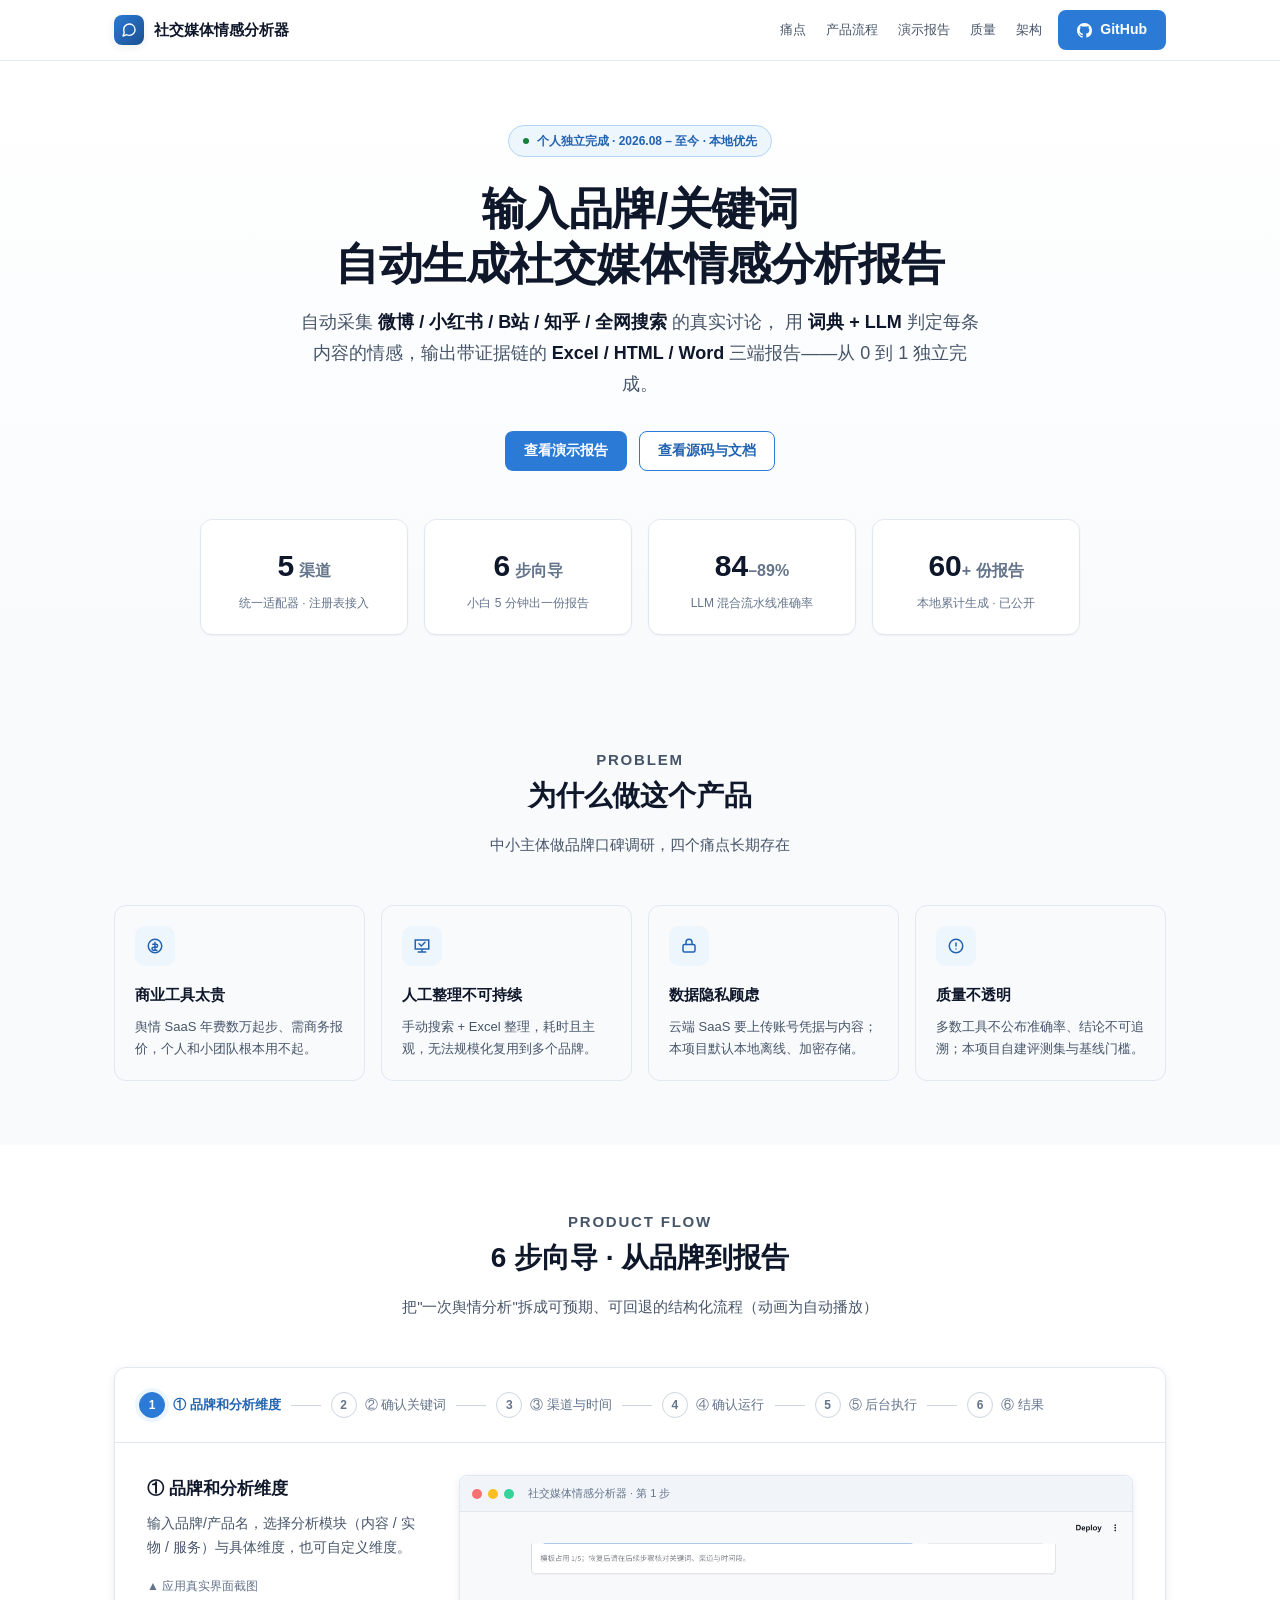
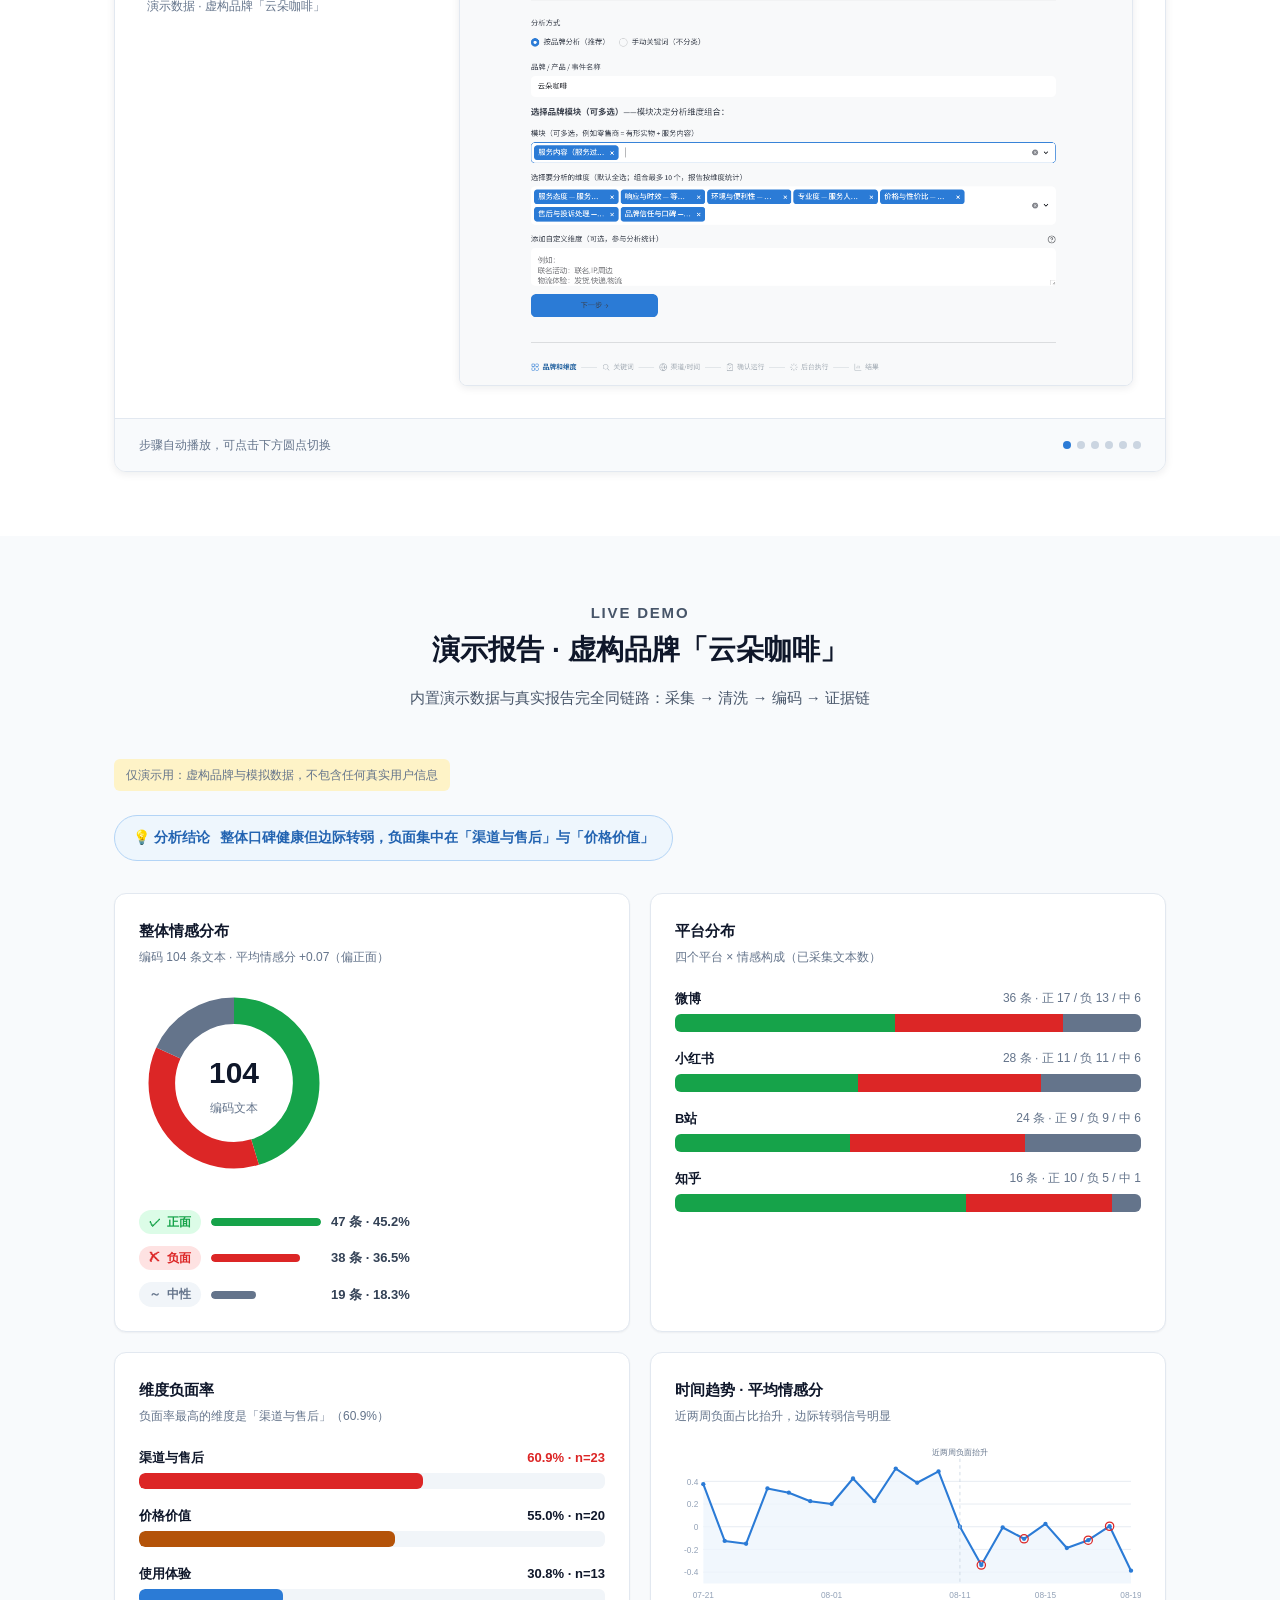
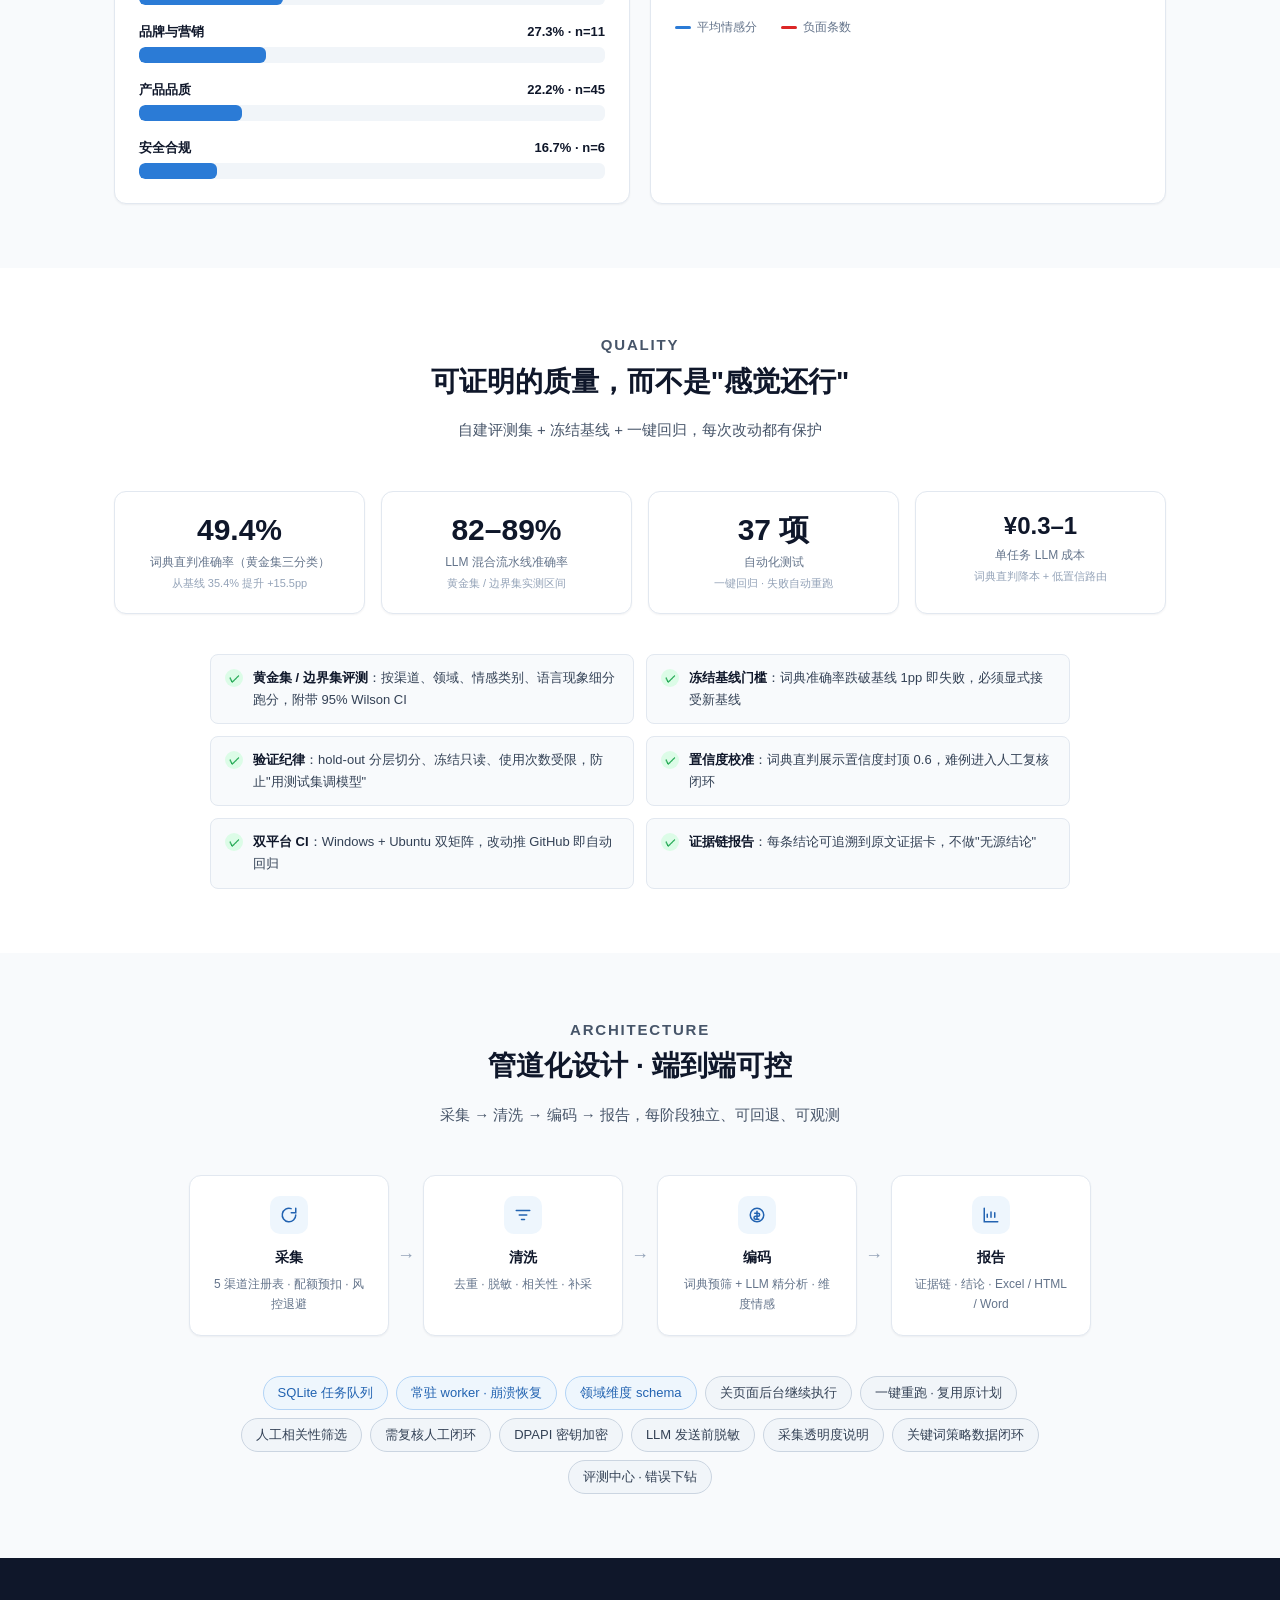
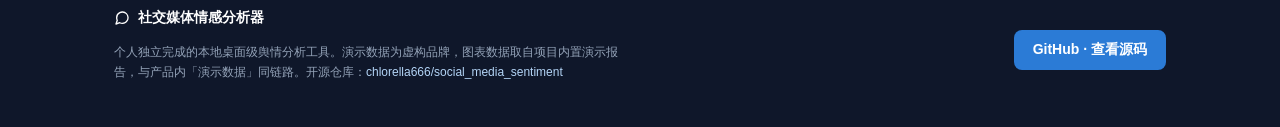
==== commit 5e4aff1b: "feat(showcase): 6 步向导嵌入应用真实界面截图（演示数据）" ====
--- a/docs/index.html
+++ b/docs/index.html
@@ -97,6 +97,17 @@
 .stage-body{padding:var(--space-8);min-height:150px}
 .stage-body h3{margin:0 0 var(--space-2);font-size:17px}
 .stage-body p{margin:0;color:var(--gray-600);font-size:14px;max-width:560px}
+.stage-cols{display:grid;grid-template-columns:280px 1fr;gap:var(--space-8);align-items:start}
+.stage-info h3{margin:0 0 var(--space-2);font-size:17px}
+.stage-info p{margin:0;color:var(--gray-600);font-size:14px;max-width:320px}
+.shot-note{font-size:12px;color:var(--gray-500);margin-top:var(--space-4);line-height:1.7}
+.shot-frame{border:1px solid var(--gray-200);border-radius:var(--radius-md);overflow:hidden;box-shadow:var(--shadow-md);background:#fff}
+.shot-bar{display:flex;align-items:center;gap:6px;padding:8px 12px;background:var(--gray-100);border-bottom:1px solid var(--gray-200)}
+.shot-bar .dot{width:10px;height:10px;border-radius:50%}
+.shot-bar .r{background:#F87171}.shot-bar .y{background:#FBBF24}.shot-bar .g{background:#34D399}
+.shot-url{font-size:11px;color:var(--gray-500);margin-left:8px;white-space:nowrap;overflow:hidden;text-overflow:ellipsis}
+.shot-frame img{display:block;width:100%;height:auto}
+@media (max-width:860px){.stage-cols{grid-template-columns:1fr}.stage-info p{max-width:none}}
 .stage-mock{margin-top:var(--space-6);background:var(--gray-50);border:1px solid var(--gray-200);border-radius:var(--radius-md);padding:var(--space-4)}
 .mock-row{display:flex;align-items:center;gap:var(--space-3);font-size:13px;color:var(--gray-700)}
 .mock-row .bar{flex:1;height:8px;border-radius:var(--radius-full);background:var(--gray-200);overflow:hidden}
@@ -523,13 +534,20 @@
       ${s.t}
     </span>`).join("");
   stageBody.innerHTML = `
-    <h3>${STEPS[cur].t}</h3>
-    <p>${STEPS[cur].d}</p>
-    <div class="stage-mock"><div class="mock-row">
-      <span>${STEPS[cur].mock}</span>
-      <span class="bar"><i style="width:${cur === 4 ? 88 : cur === 5 ? 100 : 100}%"></i></span>
-      <span class="pct num">${cur === 4 ? '88%' : '完成'}</span>
-    </div></div>`;
+    <div class="stage-cols">
+      <div class="stage-info">
+        <h3>${STEPS[cur].t}</h3>
+        <p>${STEPS[cur].d}</p>
+        <div class="shot-note">▲ 应用真实界面截图<br>演示数据 · 虚构品牌「云朵咖啡」</div>
+      </div>
+      <div class="shot-frame">
+        <div class="shot-bar">
+          <span class="dot r"></span><span class="dot y"></span><span class="dot g"></span>
+          <span class="shot-url">社交媒体情感分析器 · 第 ${cur + 1} 步</span>
+        </div>
+        <img src="screenshots/step${cur + 1}.png" alt="${STEPS[cur].t}">
+      </div>
+    </div>`;
   dotsEl.innerHTML = STEPS.map((_, i) =>
     `<button class="step-dot ${i === cur ? 'on' : ''}" data-i="${i}" aria-label="第${i + 1}步"></button>`).join("");
 }
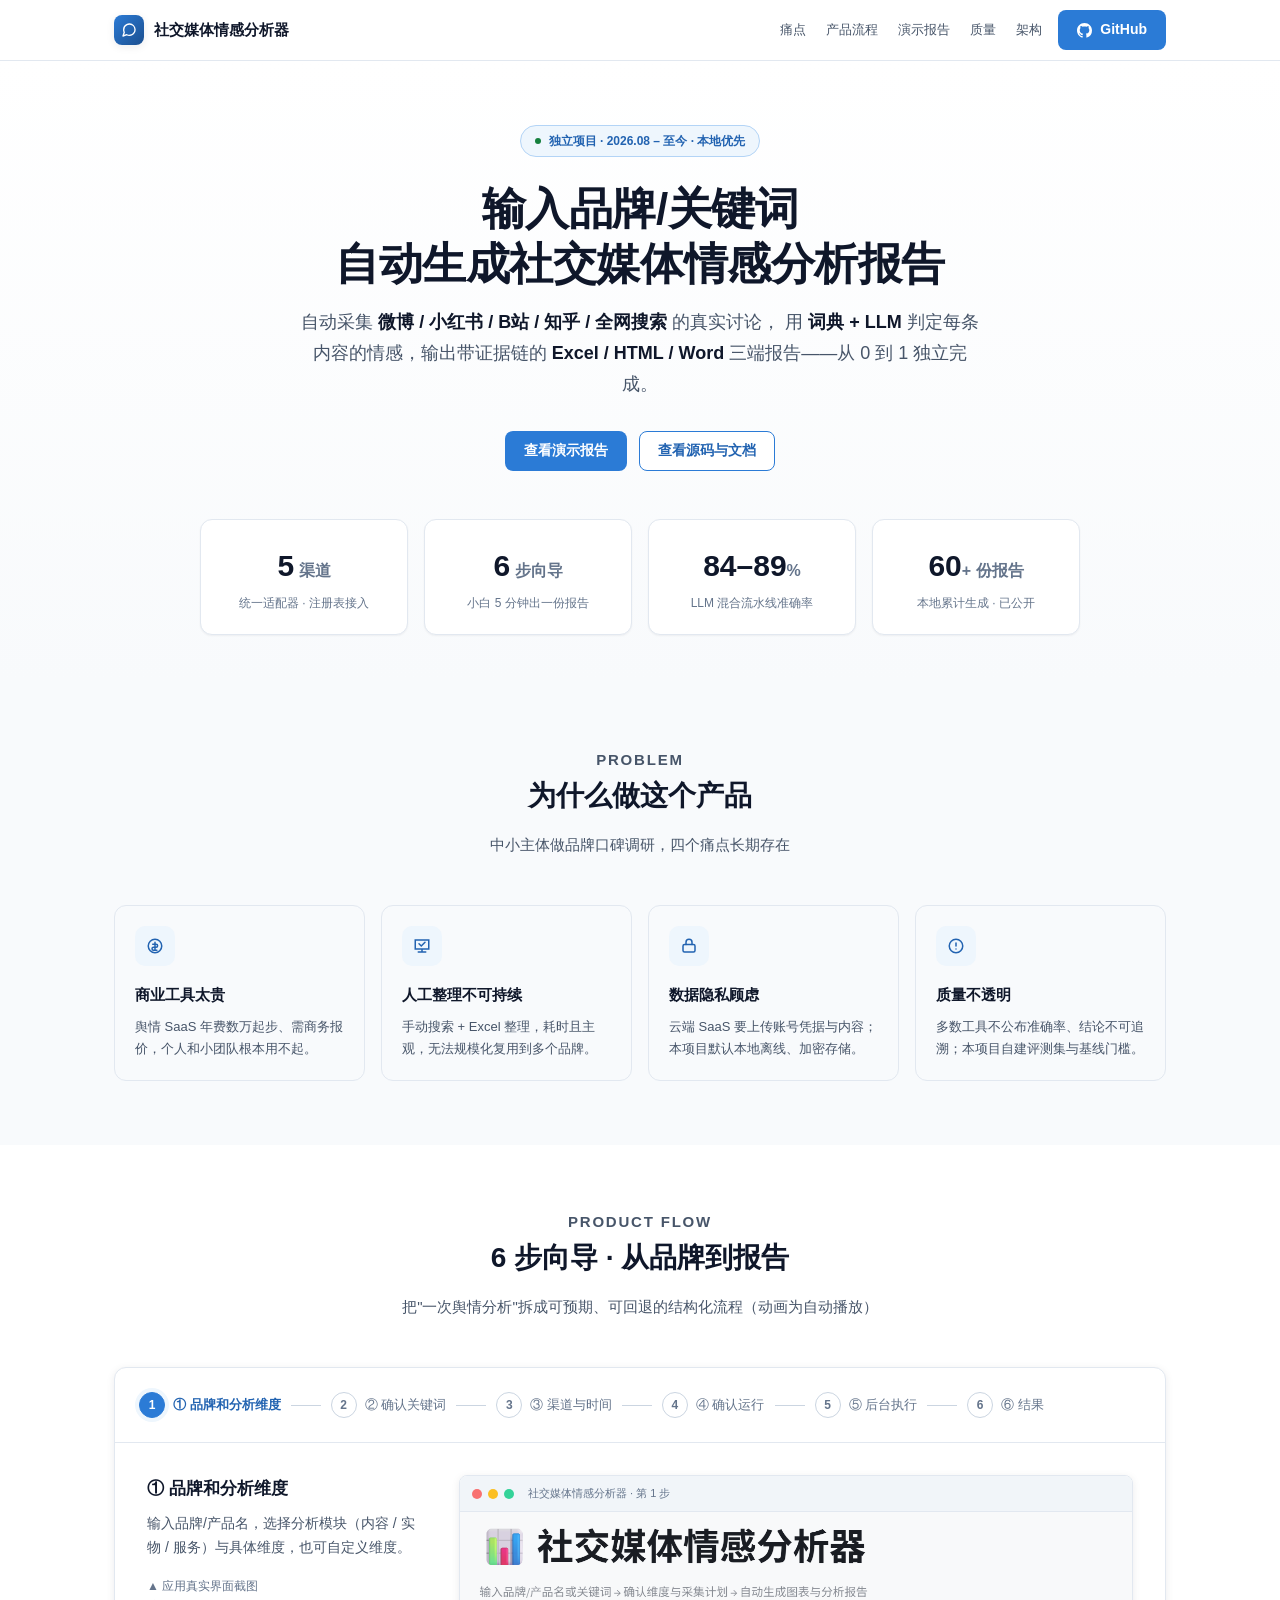
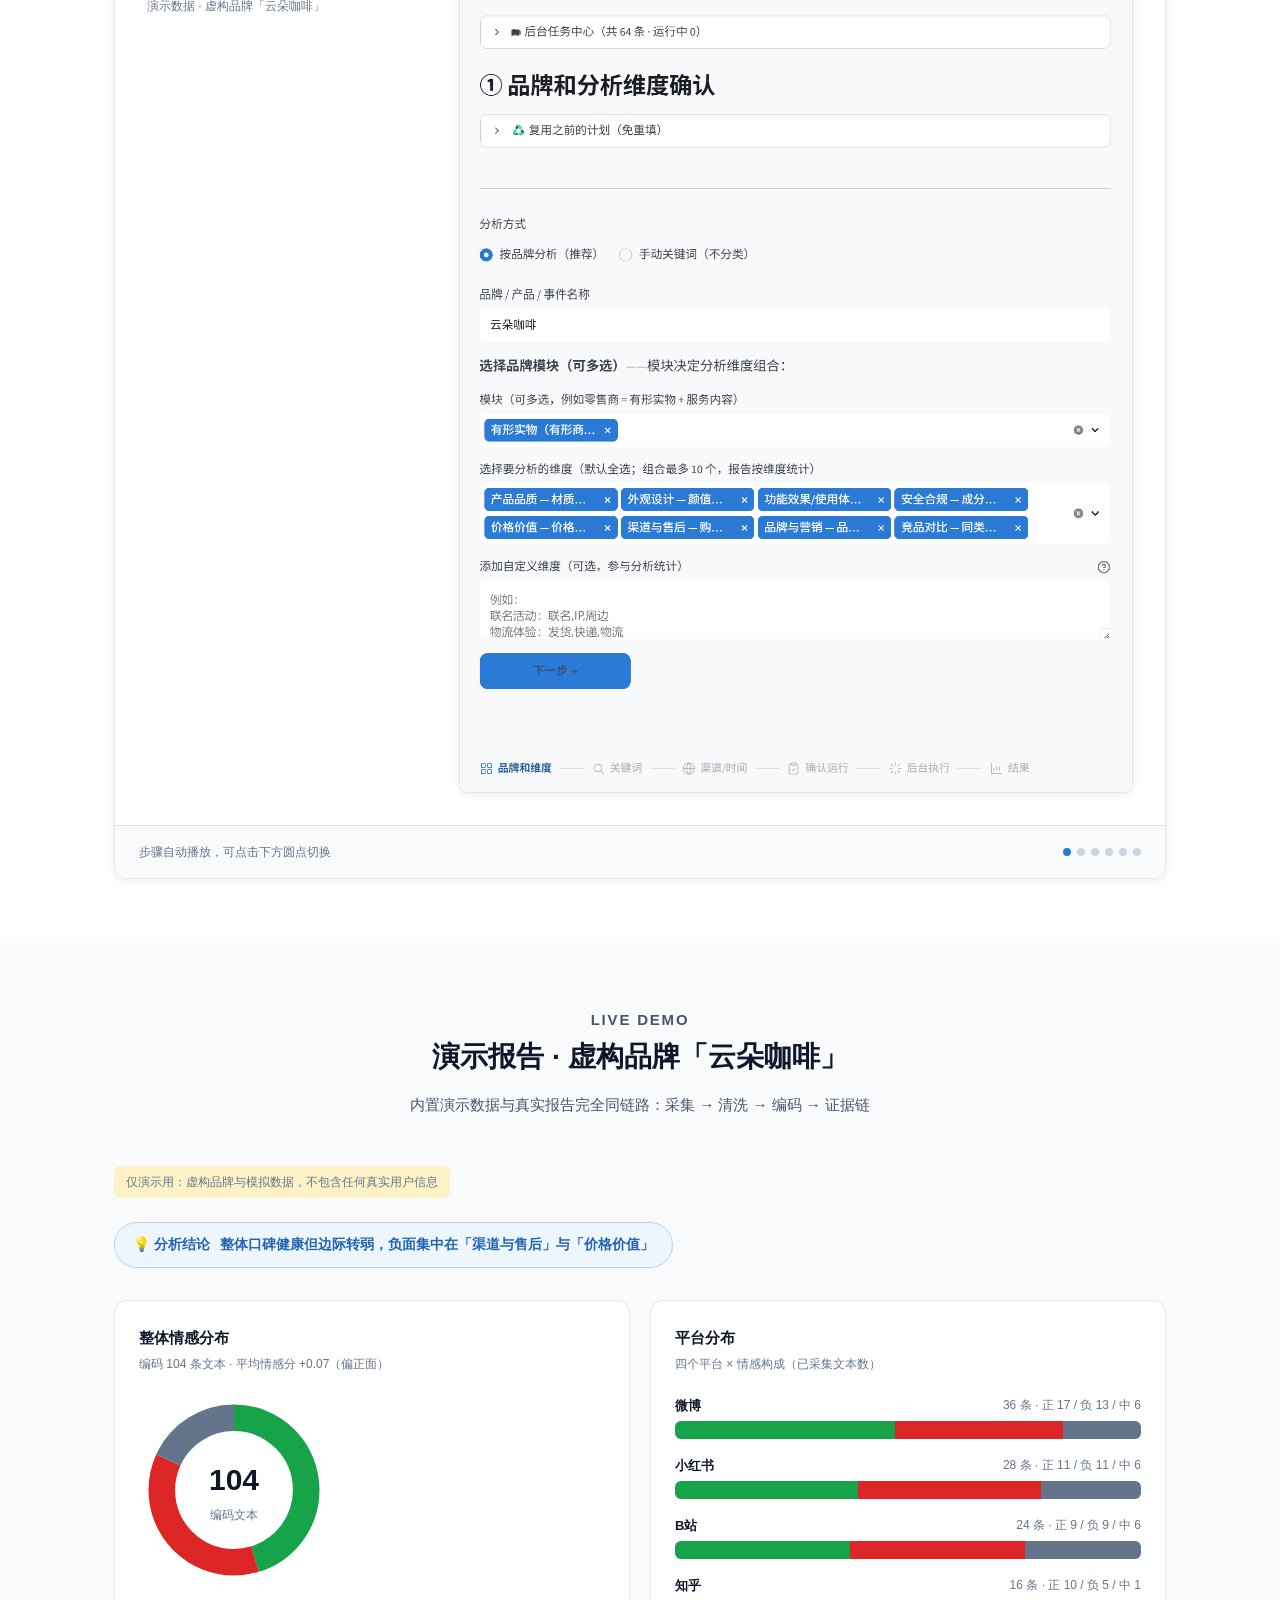
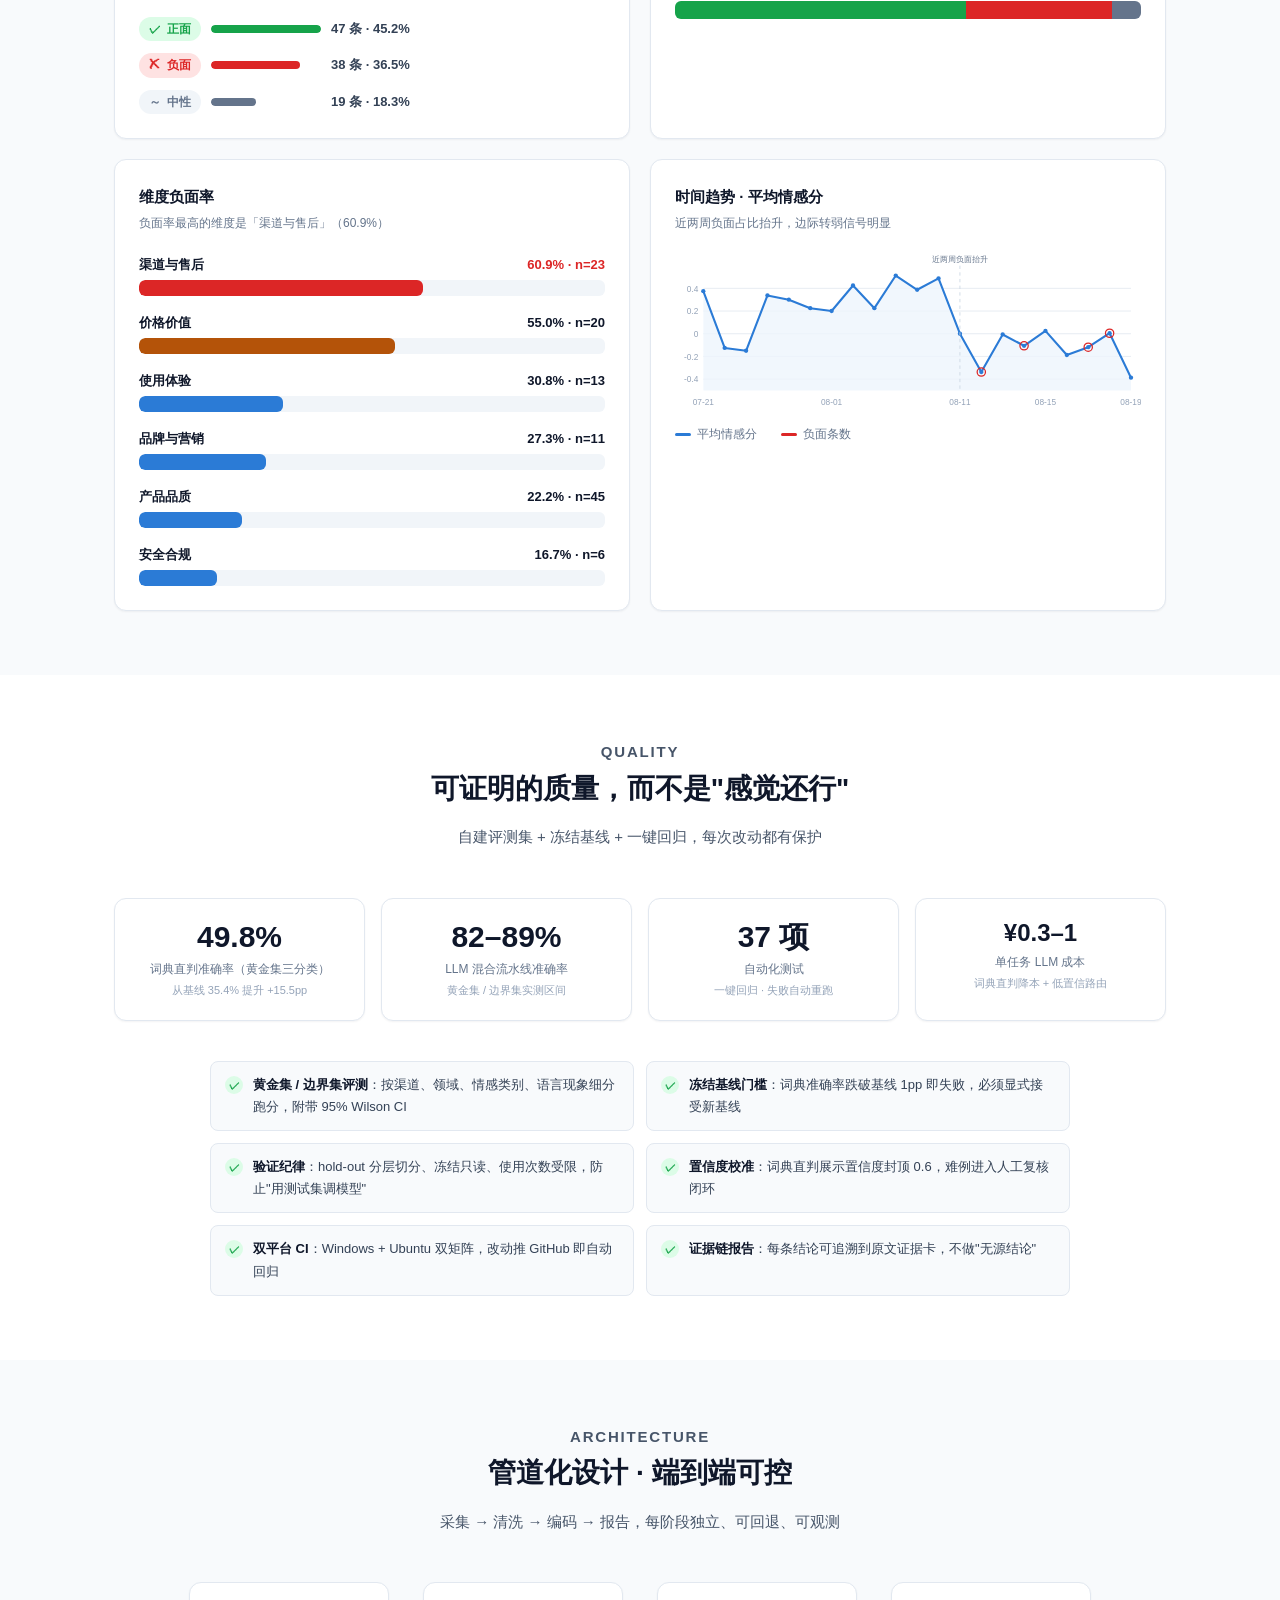
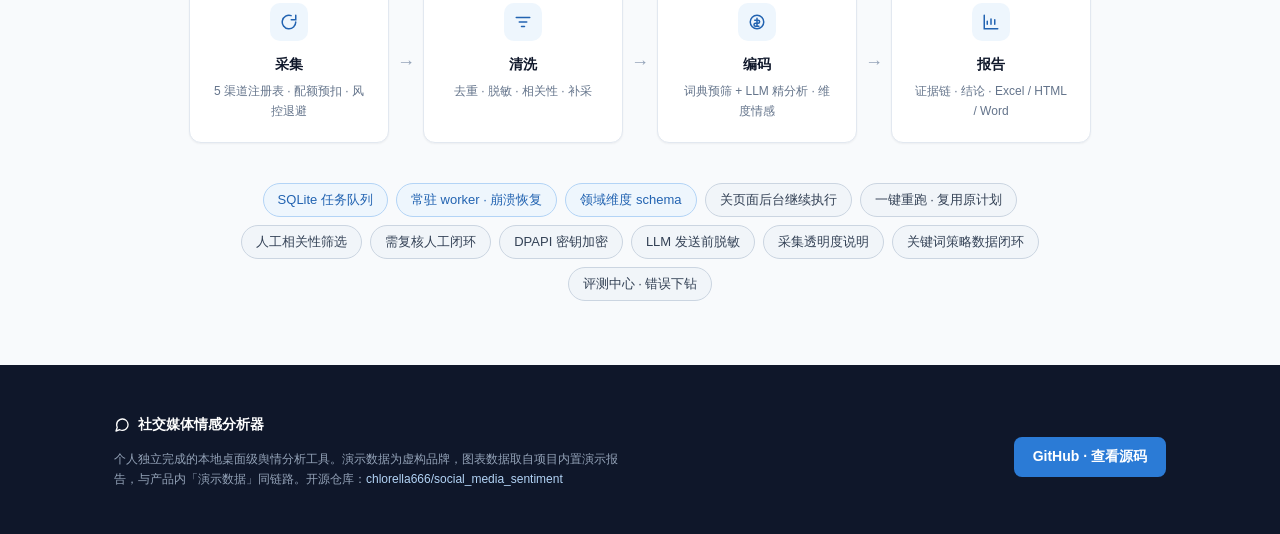
==== commit 71f97f02: "feat(showcase): 6步向导悬停暂停+放慢" ====
--- a/docs/index.html
+++ b/docs/index.html
@@ -253,7 +253,7 @@
 <!-- ============ Hero ============ -->
 <header class="hero">
   <div class="wrap">
-    <div class="pill"><span class="dot"></span>个人独立完成 · 2026.08 – 至今 · 本地优先</div>
+    <div class="pill"><span class="dot"></span>独立项目 · 2026.08 – 至今 · 本地优先</div>
     <h1>输入品牌/关键词<br>自动生成社交媒体情感分析报告</h1>
     <p class="sub">自动采集 <b>微博 / 小红书 / B站 / 知乎 / 全网搜索</b> 的真实讨论，
       用 <b>词典 + LLM</b> 判定每条内容的情感，输出带证据链的
@@ -265,7 +265,7 @@
     <div class="metrics">
       <div class="metric"><div class="v num"><span data-count="5">5</span><span class="unit"> 渠道</span></div><div class="k">统一适配器 · 注册表接入</div></div>
       <div class="metric"><div class="v num"><span data-count="6">6</span><span class="unit"> 步向导</span></div><div class="k">小白 5 分钟出一份报告</div></div>
-      <div class="metric"><div class="v num"><span data-count="84">84</span><span class="unit">–89%</span></div><div class="k">LLM 混合流水线准确率</div></div>
+      <div class="metric"><div class="v num"><span data-count="84–89">84–89</span><span class="unit">%</span></div><div class="k">LLM 混合流水线准确率</div></div>
       <div class="metric"><div class="v num"><span data-count="60">60</span><span class="unit">+ 份报告</span></div><div class="k">本地累计生成 · 已公开</div></div>
     </div>
   </div>
@@ -553,12 +553,18 @@
 }
 function next() { cur = (cur + 1) % STEPS.length; renderStepper(); }
 renderStepper();
-const timer = setInterval(next, 3200);
+const stepperWrap = document.getElementById("stepperWrap");
+let timer = null;
+function startAuto() { stopAuto(); timer = setInterval(next, 8000); }
+function stopAuto() { if (timer) { clearInterval(timer); timer = null; } }
+startAuto();
+stepperWrap.addEventListener("mouseenter", stopAuto);
+stepperWrap.addEventListener("mouseleave", startAuto);
 dotsEl.addEventListener("click", e => {
   const b = e.target.closest(".step-dot");
   if (!b) return;
   cur = +b.dataset.i; renderStepper();
-  clearInterval(timer); setInterval(next, 3200);
+  startAuto();
 });
 
 /* ============ 图表渲染 ============ */
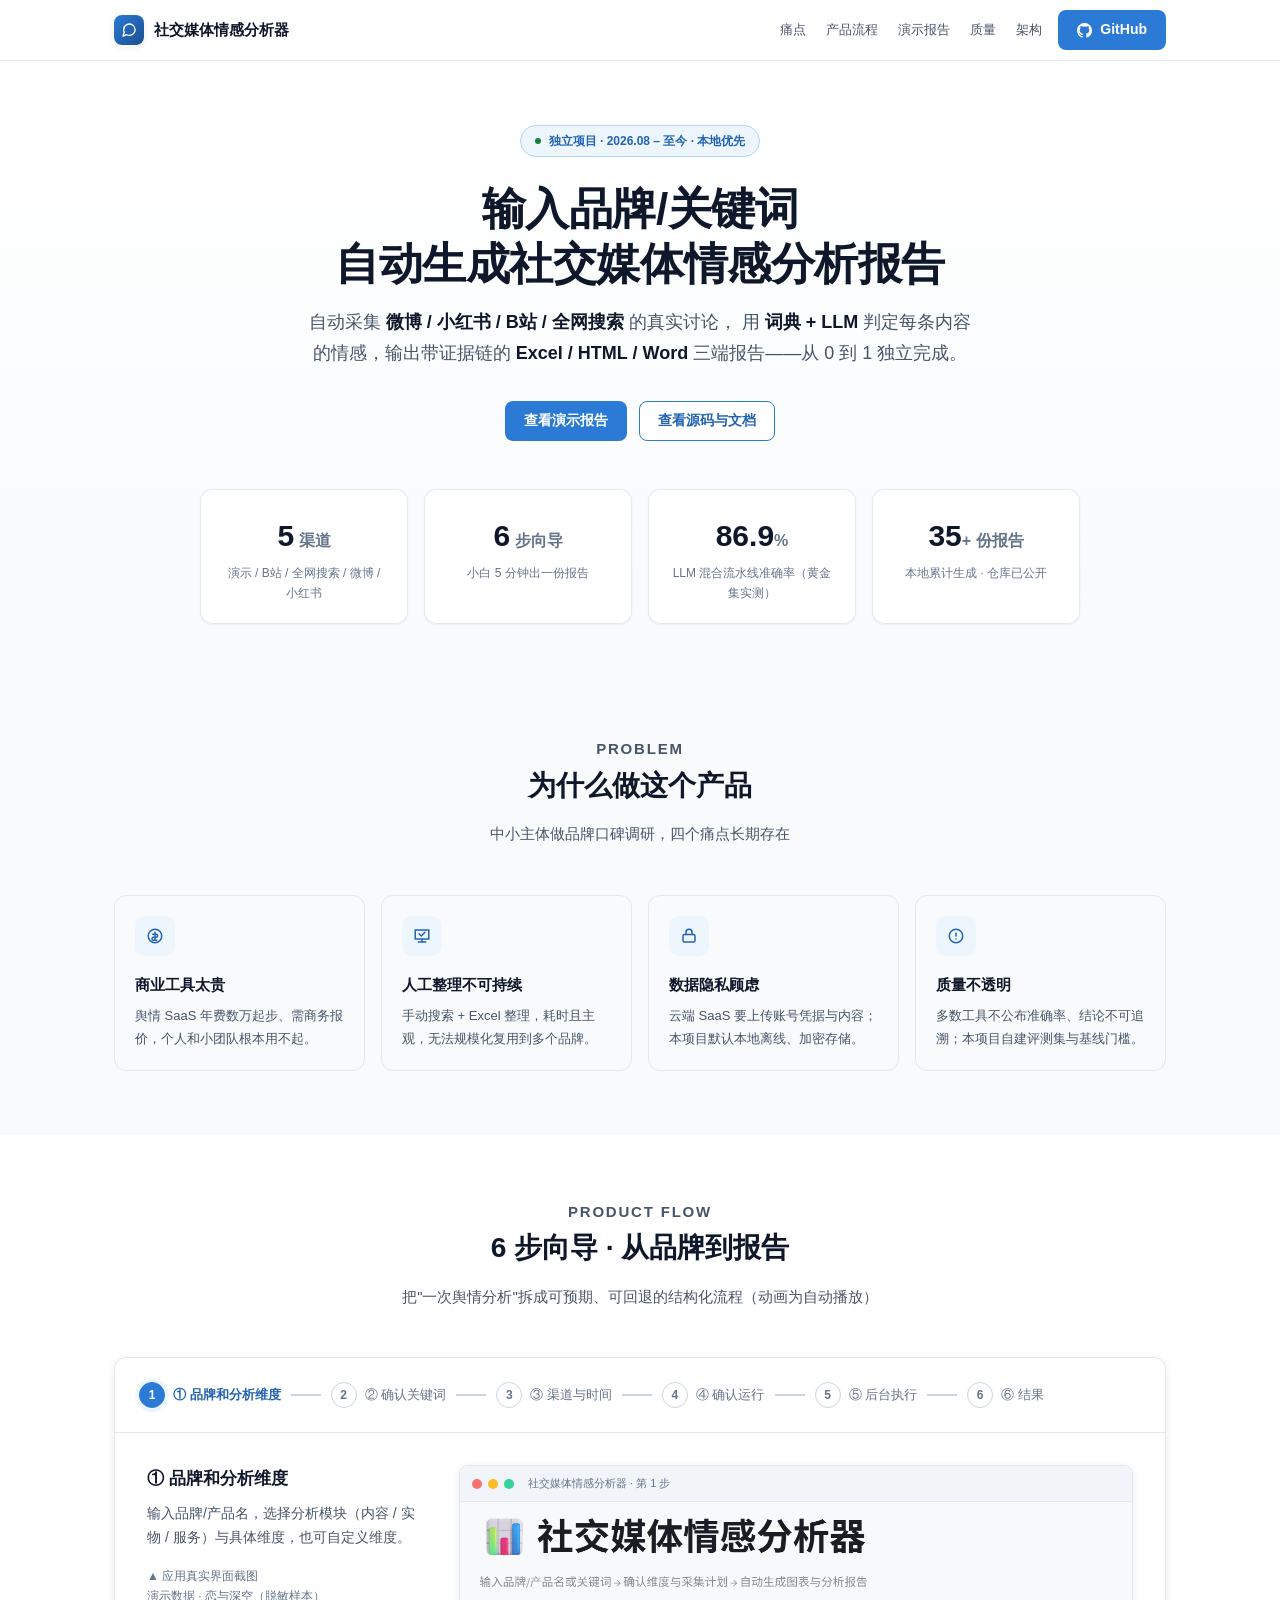
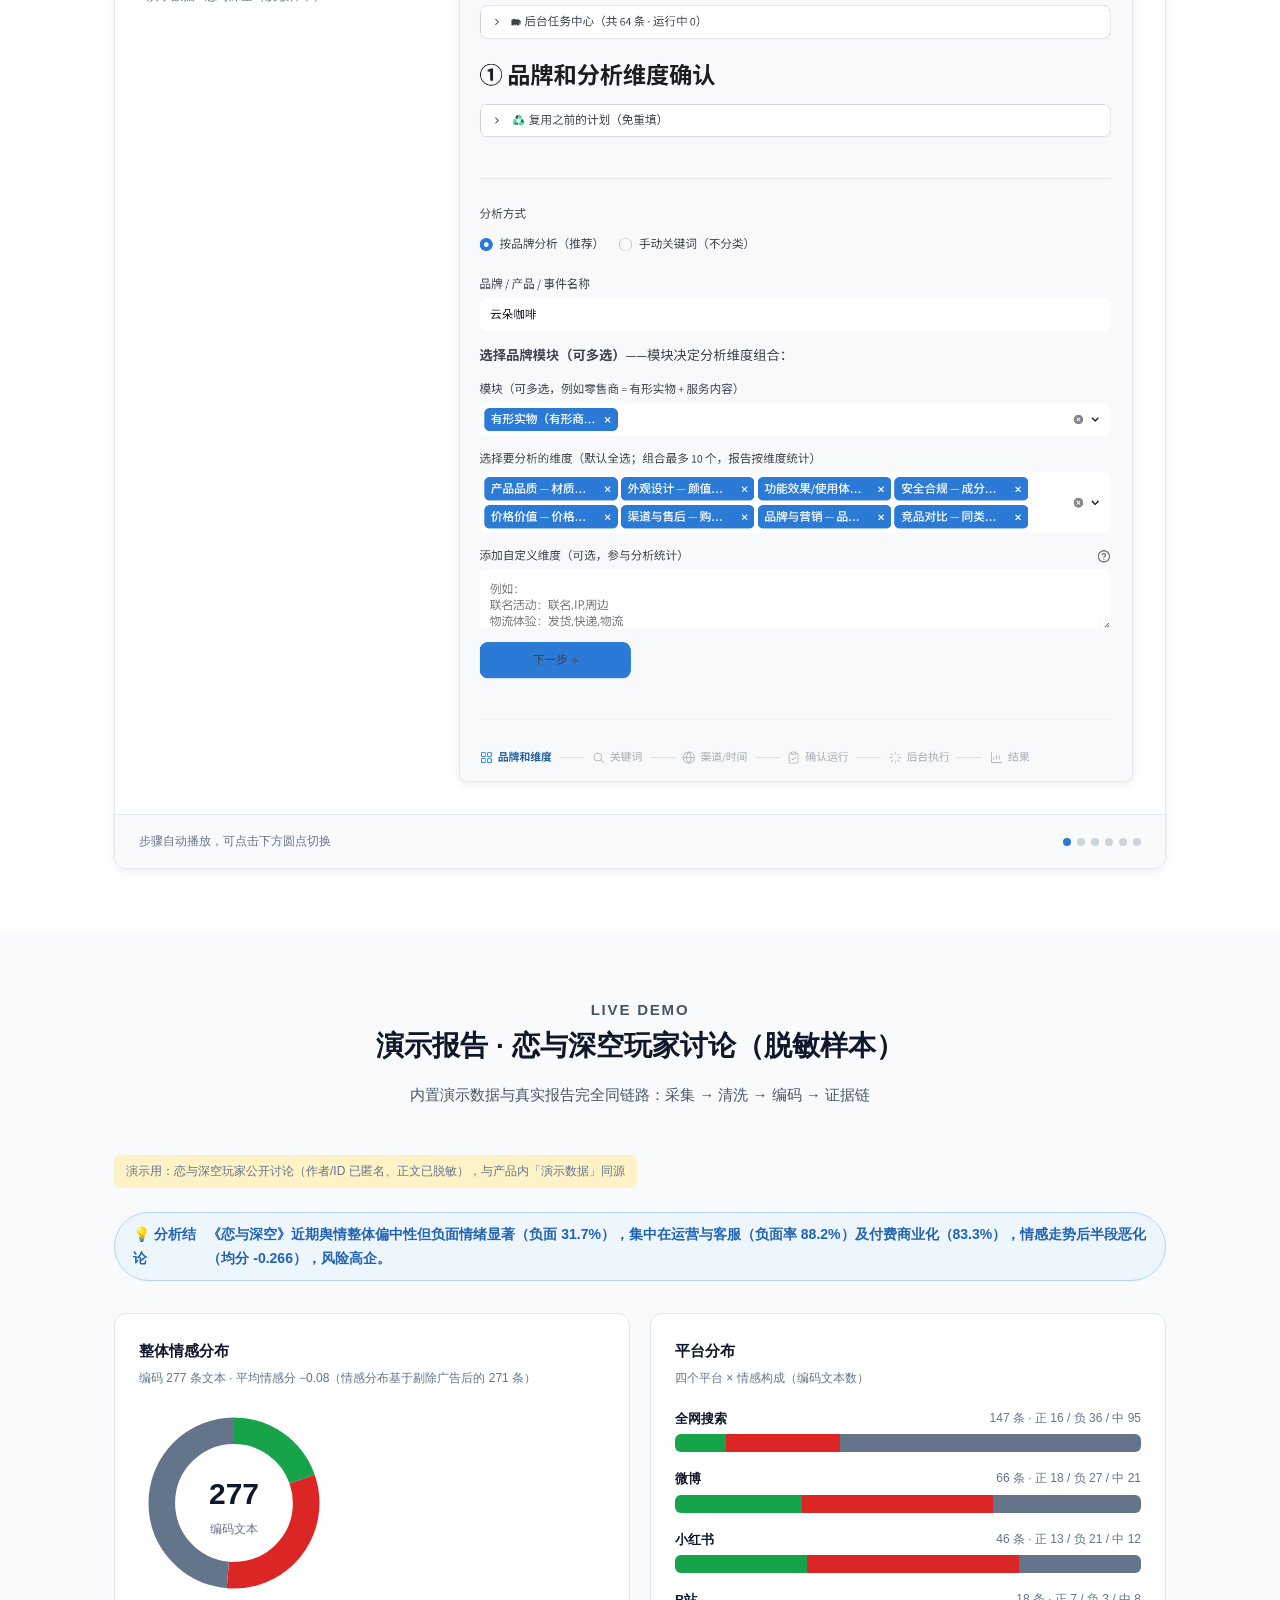
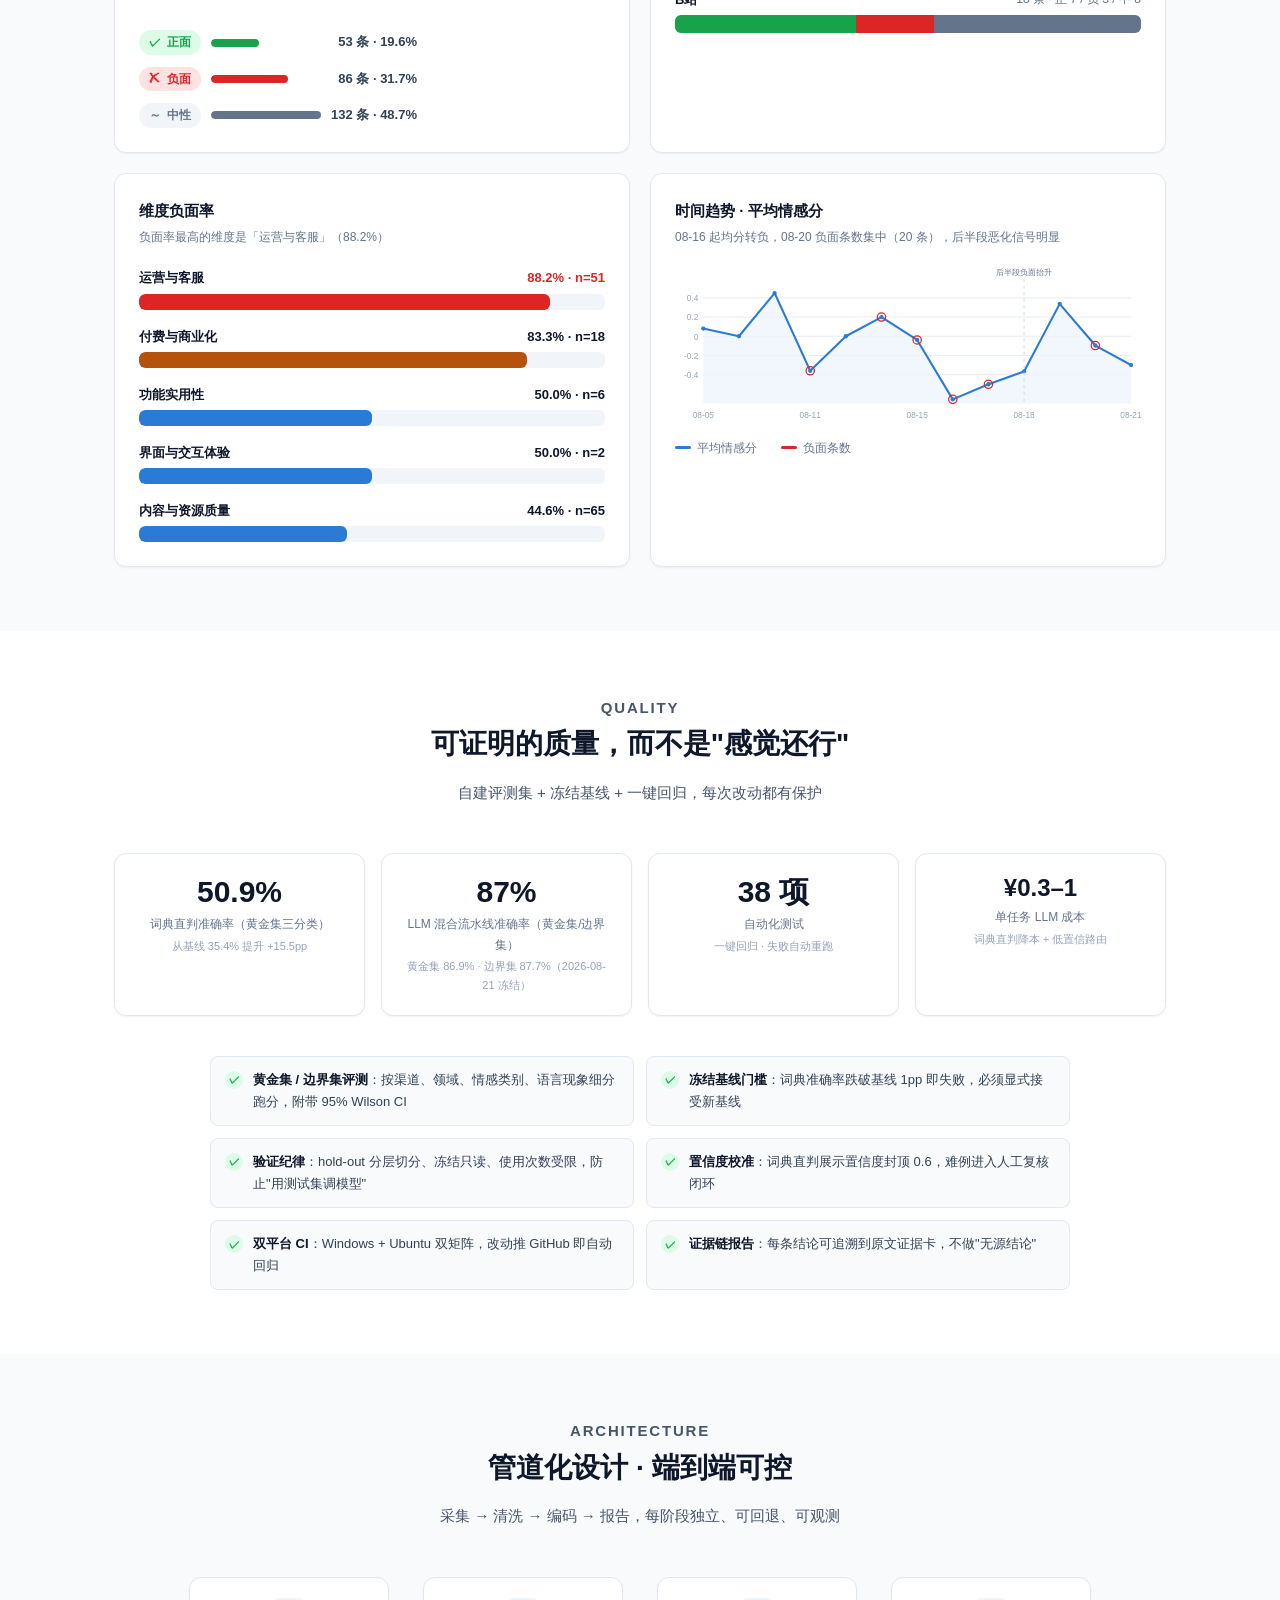
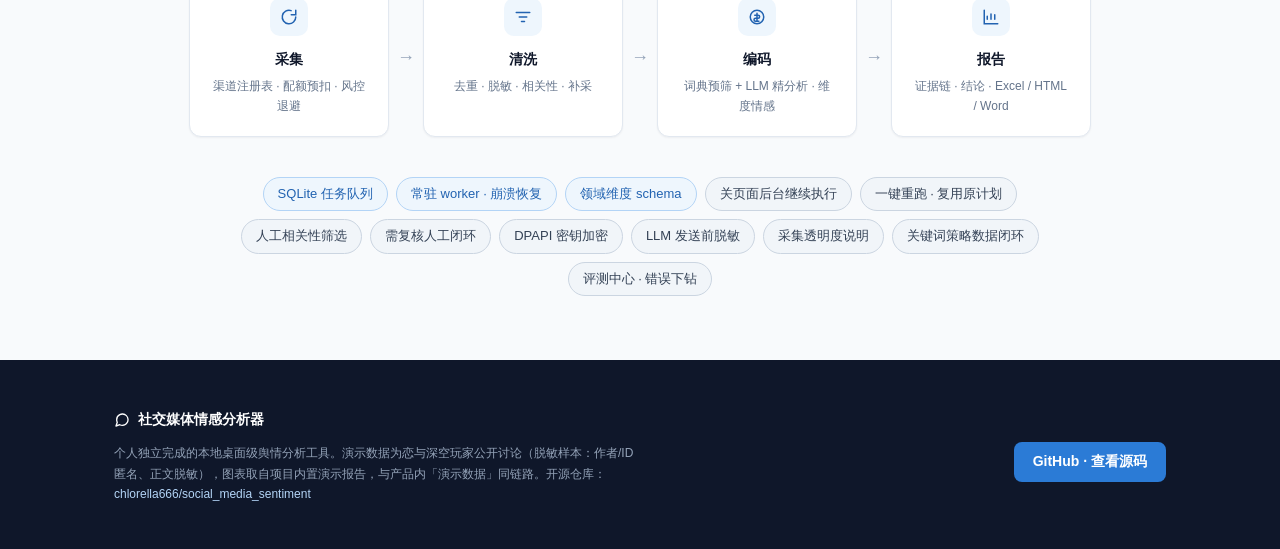
==== commit 0a05bb14: "fix(docs): index.html 事实校准——演示数据换为恋与深空脱敏真实数据（185 帖/277 条）、渠道口径统一（全网搜索含知乎·贴吧·TapTap）、LLM 准确率改 86.9%/8" ====
--- a/docs/index.html
+++ b/docs/index.html
@@ -4,7 +4,7 @@
 <meta charset="utf-8">
 <meta name="viewport" content="width=device-width, initial-scale=1">
 <title>社交媒体情感分析器 · 产品展示</title>
-<meta name="description" content="输入品牌/关键词，自动采集五大平台真实讨论，词典 + LLM 判定情感，输出带证据链的报告。个人独立完成的本地桌面级舆情分析工具。">
+<meta name="description" content="输入品牌/关键词，自动采集微博 / 小红书 / B站 / 全网搜索的真实讨论，词典 + LLM 判定情感，输出带证据链的报告。个人独立完成的本地桌面级舆情分析工具。">
 <style>
 /* ============================================================
    设计令牌（与 design_entries/ui-designer/design_tokens.css 同源）
@@ -255,7 +255,7 @@
   <div class="wrap">
     <div class="pill"><span class="dot"></span>独立项目 · 2026.08 – 至今 · 本地优先</div>
     <h1>输入品牌/关键词<br>自动生成社交媒体情感分析报告</h1>
-    <p class="sub">自动采集 <b>微博 / 小红书 / B站 / 知乎 / 全网搜索</b> 的真实讨论，
+    <p class="sub">自动采集 <b>微博 / 小红书 / B站 / 全网搜索</b> 的真实讨论，
       用 <b>词典 + LLM</b> 判定每条内容的情感，输出带证据链的
       <b>Excel / HTML / Word</b> 三端报告——从 0 到 1 独立完成。</p>
     <div class="hero-cta">
@@ -263,10 +263,10 @@
       <a class="btn btn-ghost" href="https://github.com/chlorella666/social_media_sentiment" target="_blank" rel="noopener">查看源码与文档</a>
     </div>
     <div class="metrics">
-      <div class="metric"><div class="v num"><span data-count="5">5</span><span class="unit"> 渠道</span></div><div class="k">统一适配器 · 注册表接入</div></div>
+      <div class="metric"><div class="v num"><span data-count="5">5</span><span class="unit"> 渠道</span></div><div class="k">演示 / B站 / 全网搜索 / 微博 / 小红书</div></div>
       <div class="metric"><div class="v num"><span data-count="6">6</span><span class="unit"> 步向导</span></div><div class="k">小白 5 分钟出一份报告</div></div>
-      <div class="metric"><div class="v num"><span data-count="84–89">84–89</span><span class="unit">%</span></div><div class="k">LLM 混合流水线准确率</div></div>
-      <div class="metric"><div class="v num"><span data-count="60">60</span><span class="unit">+ 份报告</span></div><div class="k">本地累计生成 · 已公开</div></div>
+      <div class="metric"><div class="v num"><span data-count="86.9" data-decimals="1">86.9</span><span class="unit">%</span></div><div class="k">LLM 混合流水线准确率（黄金集实测）</div></div>
+      <div class="metric"><div class="v num"><span data-count="35">35</span><span class="unit">+ 份报告</span></div><div class="k">本地累计生成 · 仓库已公开</div></div>
     </div>
   </div>
 </header>
@@ -328,36 +328,36 @@
   <div class="wrap">
     <div class="sec-head reveal">
       <p class="sec-kicker">Live Demo</p>
-      <h2>演示报告 · 虚构品牌「云朵咖啡」</h2>
+      <h2>演示报告 · 恋与深空玩家讨论（脱敏样本）</h2>
       <p>内置演示数据与真实报告完全同链路：采集 → 清洗 → 编码 → 证据链</p>
     </div>
-    <div class="demo-note reveal">仅演示用：虚构品牌与模拟数据，不包含任何真实用户信息</div>
-    <div class="conclusion-capsule reveal"><span>💡 分析结论</span>整体口碑健康但边际转弱，负面集中在「渠道与售后」与「价格价值」</div>
+    <div class="demo-note reveal">演示用：恋与深空玩家公开讨论（作者/ID 已匿名、正文已脱敏），与产品内「演示数据」同源</div>
+    <div class="conclusion-capsule reveal"><span>💡 分析结论</span>《恋与深空》近期舆情整体偏中性但负面情绪显著（负面 31.7%），集中在运营与客服（负面率 88.2%）及付费商业化（83.3%），情感走势后半段恶化（均分 -0.266），风险高企。</div>
     <div class="charts">
       <div class="chart-card reveal">
         <h3>整体情感分布</h3>
-        <p class="sub">编码 104 条文本 · 平均情感分 +0.07（偏正面）</p>
+        <p class="sub">编码 277 条文本 · 平均情感分 −0.08（情感分布基于剔除广告后的 271 条）</p>
         <div class="donut-row">
           <div class="donut">
             <svg viewBox="0 0 100 100" id="donutSvg"></svg>
-            <div class="center"><span class="n num" id="donutN">104</span><span class="t">编码文本</span></div>
+            <div class="center"><span class="n num" id="donutN">277</span><span class="t">编码文本</span></div>
           </div>
           <div class="legend" id="donutLegend"></div>
         </div>
       </div>
       <div class="chart-card reveal">
         <h3>平台分布</h3>
-        <p class="sub">四个平台 × 情感构成（已采集文本数）</p>
+        <p class="sub">四个平台 × 情感构成（编码文本数）</p>
         <div class="stack-list" id="stackList"></div>
       </div>
       <div class="chart-card reveal">
         <h3>维度负面率</h3>
-        <p class="sub">负面率最高的维度是「渠道与售后」（60.9%）</p>
+        <p class="sub">负面率最高的维度是「运营与客服」（88.2%）</p>
         <div class="dim-list" id="dimList"></div>
       </div>
       <div class="chart-card reveal">
         <h3>时间趋势 · 平均情感分</h3>
-        <p class="sub">近两周负面占比抬升，边际转弱信号明显</p>
+        <p class="sub">08-16 起均分转负，08-20 负面条数集中（20 条），后半段恶化信号明显</p>
         <div class="trend-wrap">
           <svg viewBox="0 0 560 190" id="trendSvg"></svg>
           <div class="trend-legend">
@@ -380,7 +380,7 @@
     </div>
     <div class="quality-grid">
       <div class="q-card reveal"><div class="v num"><span data-count="50.9" data-decimals="1">50.9</span><span class="unit">%</span></div><div class="k">词典直判准确率（黄金集三分类）</div><div class="note">从基线 35.4% 提升 +15.5pp</div></div>
-      <div class="q-card reveal"><div class="v num"><span data-count="84">84</span><span class="unit">–89%</span></div><div class="k">LLM 混合流水线准确率</div><div class="note">黄金集 / 边界集实测区间</div></div>
+      <div class="q-card reveal"><div class="v num"><span data-count="87">87</span><span class="unit">%</span></div><div class="k">LLM 混合流水线准确率（黄金集/边界集）</div><div class="note">黄金集 86.9% · 边界集 87.7%（2026-08-21 冻结）</div></div>
       <div class="q-card reveal"><div class="v num"><span data-count="38">38</span><span class="unit"> 项</span></div><div class="k">自动化测试</div><div class="note">一键回归 · 失败自动重跑</div></div>
       <div class="q-card reveal"><div class="v num small">¥<span data-count="0.3" data-decimals="1">0.3</span>–1</div><div class="k">单任务 LLM 成本</div><div class="note">词典直判降本 + 低置信路由</div></div>
     </div>
@@ -404,7 +404,7 @@
       <p>采集 → 清洗 → 编码 → 报告，每阶段独立、可回退、可观测</p>
     </div>
     <div class="pipeline">
-      <div class="pipe-step reveal"><div class="ic"><svg width="18" height="18" viewBox="0 0 24 24" fill="none" stroke="currentColor" stroke-width="2" stroke-linecap="round"><path d="M21 12a9 9 0 1 1-6.2-8.5"/><path d="M21 3v6h-6"/></svg></div><h3>采集</h3><p>5 渠道注册表 · 配额预扣 · 风控退避</p></div>
+      <div class="pipe-step reveal"><div class="ic"><svg width="18" height="18" viewBox="0 0 24 24" fill="none" stroke="currentColor" stroke-width="2" stroke-linecap="round"><path d="M21 12a9 9 0 1 1-6.2-8.5"/><path d="M21 3v6h-6"/></svg></div><h3>采集</h3><p>渠道注册表 · 配额预扣 · 风控退避</p></div>
       <div class="pipe-arrow">→</div>
       <div class="pipe-step reveal"><div class="ic"><svg width="18" height="18" viewBox="0 0 24 24" fill="none" stroke="currentColor" stroke-width="2" stroke-linecap="round"><path d="M3 6h18M7 12h10M10 18h4"/></svg></div><h3>清洗</h3><p>去重 · 脱敏 · 相关性 · 补采</p></div>
       <div class="pipe-arrow">→</div>
@@ -434,51 +434,46 @@
   <div class="wrap">
     <div>
       <div class="t"><svg width="16" height="16" viewBox="0 0 24 24" fill="none" stroke="#fff" stroke-width="2" stroke-linecap="round" stroke-linejoin="round"><path d="M21 11.5a8.38 8.38 0 0 1-.9 3.8 8.5 8.5 0 0 1-7.6 4.7 8.38 8.38 0 0 1-3.8-.9L3 21l1.9-5.7a8.38 8.38 0 0 1-.9-3.8 8.5 8.5 0 0 1 4.7-7.6 8.38 8.38 0 0 1 3.8-.9h.5a8.48 8.48 0 0 1 8 8v.5z"/></svg>社交媒体情感分析器</div>
-      <p class="fnote">个人独立完成的本地桌面级舆情分析工具。演示数据为虚构品牌，图表数据取自项目内置演示报告，与产品内「演示数据」同链路。开源仓库：<a href="https://github.com/chlorella666/social_media_sentiment" target="_blank" rel="noopener">chlorella666/social_media_sentiment</a></p>
+      <p class="fnote">个人独立完成的本地桌面级舆情分析工具。演示数据为恋与深空玩家公开讨论（脱敏样本：作者/ID 匿名、正文脱敏），图表取自项目内置演示报告，与产品内「演示数据」同链路。开源仓库：<a href="https://github.com/chlorella666/social_media_sentiment" target="_blank" rel="noopener">chlorella666/social_media_sentiment</a></p>
     </div>
     <a class="btn btn-primary" href="https://github.com/chlorella666/social_media_sentiment" target="_blank" rel="noopener">GitHub · 查看源码</a>
   </div>
 </footer>
 
 <script>
-/* ============ 演示数据（来自项目内置 demo_report，虚构品牌云朵咖啡） ============ */
+/* ============ 演示数据（来自项目内置 demo_report，恋与深空脱敏样本） ============ */
 const DEMO = {
-  totalItems: 104, totalPosts: 26, avgScore: 0.07,
+  totalItems: 277, totalPosts: 185, avgScore: -0.0812,
   dist: [
-    {key:"pos", label:"正面", sym:"✓", n:47, pct:45.2, color:"var(--pos-500)", bg:"var(--pos-100)", cls:"tag-pos"},
-    {key:"neg", label:"负面", sym:"✗", n:38, pct:36.5, color:"var(--neg-500)", bg:"var(--neg-100)", cls:"tag-neg"},
-    {key:"neu", label:"中性", sym:"～", n:19, pct:18.3, color:"var(--neu-500)", bg:"var(--neu-100)", cls:"tag-neu"},
+    {key:"pos", label:"正面", sym:"✓", n:53, pct:19.6, color:"var(--pos-500)", bg:"var(--pos-100)", cls:"tag-pos"},
+    {key:"neg", label:"负面", sym:"✗", n:86, pct:31.7, color:"var(--neg-500)", bg:"var(--neg-100)", cls:"tag-neg"},
+    {key:"neu", label:"中性", sym:"～", n:132, pct:48.7, color:"var(--neu-500)", bg:"var(--neu-100)", cls:"tag-neu"},
   ],
   platforms: [
-    {name:"微博",  posts:36, pos:17, neg:13, neu:6},
-    {name:"小红书", posts:28, pos:11, neg:11, neu:6},
-    {name:"B站",   posts:24, pos:9,  neg:9,  neu:6},
-    {name:"知乎",  posts:16, pos:10, neg:5,  neu:1},
+    {name:"全网搜索", posts:147, pos:16, neg:36, neu:95},
+    {name:"微博",  posts:66, pos:18, neg:27, neu:21},
+    {name:"小红书", posts:46, pos:13, neg:21, neu:12},
+    {name:"B站",   posts:18, pos:7,  neg:3,  neu:8},
   ],
   dims: [
-    {name:"渠道与售后", n:23, neg:14, rate:60.9},
-    {name:"价格价值",   n:20, neg:11, rate:55.0},
-    {name:"使用体验",   n:13, neg:4,  rate:30.8},
-    {name:"品牌与营销", n:11, neg:3,  rate:27.3},
-    {name:"产品品质",   n:45, neg:10, rate:22.2},
-    {name:"安全合规",   n:6,  neg:1,  rate:16.7},
+    {name:"运营与客服",     n:51, neg:45, rate:88.2},
+    {name:"付费与商业化",   n:18, neg:15, rate:83.3},
+    {name:"功能实用性",     n:6,  neg:3,  rate:50.0},
+    {name:"界面与交互体验", n:2,  neg:1,  rate:50.0},
+    {name:"内容与资源质量", n:65, neg:29, rate:44.6},
   ],
   trend: [
-    ["07-21",0.375,1],["07-23",-0.125,2],["07-25",-0.15,2],["07-27",0.3375,1],
-    ["07-28",0.3,1],["07-30",0.225,1],["08-01",0.2,1],["08-03",0.425,1],
-    ["08-05",0.225,1],["08-07",0.5125,0],["08-08",0.3875,1],["08-10",0.4875,0],
-    ["08-11",0.0,2],["08-12",-0.3375,3],["08-13",-0.0063,2],["08-14",-0.1063,4],
-    ["08-15",0.025,2],["08-16",-0.1875,2],["08-17",-0.1187,4],["08-18",0.0042,5],
-    ["08-19",-0.3875,2],
+    ["08-05",0.08,2],["08-08",0.0,0],["08-10",0.45,0],["08-11",-0.36,3],["08-13",0.0,0],
+    ["08-14",0.2,3],["08-15",-0.0385,6],["08-16",-0.6571,6],["08-17",-0.5,7],["08-18",-0.3667,2],
+    ["08-19",0.3375,1],["08-20",-0.0964,20],["08-21",-0.3,1],
   ],
 };
-
 /* 6 步向导内容（与产品内 STEP_DEFS 对应） */
 const STEPS = [
   {t:"① 品牌和分析维度", d:"输入品牌/产品名，选择分析模块（内容 / 实物 / 服务）与具体维度，也可自定义维度。", mock:"已选择模块：服务内容 · 已选维度 6 个"},
-  {t:"② 确认关键词", d:"按维度自动生成关键词建议，可手动增删；关键词决定采集广度与质量。", mock:"生成关键词 12 个 · 可一键展开/编辑"},
-  {t:"③ 渠道与时间", d:"勾选采集渠道（演示/B站/全网/微博/小红书），设置时间范围与条数上限，可一键安装 opencli。", mock:"已选 4 个渠道 · 上限 13 条/关键词"},
-  {t:"④ 确认运行", d:"查看计划摘要与费用估算，确认后提交任务；demo-only 任务有红色二次确认。", mock:"预计采集 156 条 · LLM 费用约 ¥0.3–1"},
+  {t:"② 确认关键词", d:"预填品牌名/关键词，可手动增删；关键词策略层按渠道自动优化查询串（可选「关键词优化」开关）。", mock:"关键词可增删 · 策略层按渠道优化查询串"},
+  {t:"③ 渠道与时间", d:"勾选采集渠道（演示/B站/全网搜索/微博/小红书），设置时间范围与条数上限；小红书前置条件未就绪时引导到侧边栏「配置中心」安装。", mock:"已选 4 个渠道 · 上限 13 条/关键词"},
+  {t:"④ 确认运行", d:"查看计划摘要与费用估算，确认后提交任务；渠道不可用/凭据缺失会在提交前红色拦截。", mock:"预计采集 156 条 · LLM 费用约 ¥0.3–1"},
   {t:"⑤ 后台执行", d:"任务进入本地队列，关掉页面也不中断；可随时取消，失败可一键重跑。", mock:"后台执行中：清洗 88% · 已保留 120 条"},
   {t:"⑥ 结果", d:"查看结论、指标、图表与证据链，下载 Excel / HTML / Word；难例可人工复核后重算。", mock:"报告已生成 · 证据卡 18 条 · 待复核 9 条"},
 ];
@@ -538,7 +533,7 @@
       <div class="stage-info">
         <h3>${STEPS[cur].t}</h3>
         <p>${STEPS[cur].d}</p>
-        <div class="shot-note">▲ 应用真实界面截图<br>演示数据 · 虚构品牌「云朵咖啡」</div>
+        <div class="shot-note">▲ 应用真实界面截图<br>演示数据 · 恋与深空（脱敏样本）</div>
       </div>
       <div class="shot-frame">
         <div class="shot-bar">
@@ -615,7 +610,7 @@
 {
   const W = 560, H = 190, padL = 34, padR = 12, padT = 14, padB = 26;
   const pts = DEMO.trend;
-  const minS = -0.5, maxS = 0.6;
+  const minS = -0.7, maxS = 0.6;
   const x = i => padL + i * (W - padL - padR) / (pts.length - 1);
   const y = s => padT + (maxS - s) / (maxS - minS) * (H - padT - padB);
   const line = pts.map((p, i) => `${i ? 'L' : 'M'}${x(i).toFixed(1)},${y(p[1]).toFixed(1)}`).join(" ");
@@ -626,15 +621,15 @@
   const dots = pts.map((p, i) => `<circle cx="${x(i)}" cy="${y(p[1])}" r="2.6" fill="var(--brand-500)"/>`).join("");
   const negDots = pts.map((p, i) => p[2] >= 3
     ? `<circle cx="${x(i)}" cy="${y(p[1])}" r="5" fill="none" stroke="var(--neg-500)" stroke-width="1.5"/>` : "").join("");
-  const labels = [0, 6, 12, 16, 20].map(i => `
+  const labels = [0, 3, 6, 9, 12].map(i => `
     <text x="${x(i)}" y="${H - 8}" text-anchor="middle" font-size="10" fill="var(--gray-400)">${pts[i][0]}</text>`).join("");
   document.getElementById("trendSvg").innerHTML = `
     ${grid}
     <path d="${area}" fill="var(--brand-50)" opacity="0.8"/>
     <path d="${line}" fill="none" stroke="var(--brand-500)" stroke-width="2.5" stroke-linecap="round" stroke-linejoin="round"/>
     ${negDots}${dots}${labels}
-    <line x1="${x(12)}" y1="${padT}" x2="${x(12)}" y2="${H - padB}" stroke="var(--gray-300)" stroke-width="1" stroke-dasharray="4 4"/>
-    <text x="${x(12)}" y="${padT - 4}" text-anchor="middle" font-size="10" fill="var(--gray-500)">近两周负面抬升</text>`;
+    <line x1="${x(9)}" y1="${padT}" x2="${x(9)}" y2="${H - padB}" stroke="var(--gray-300)" stroke-width="1" stroke-dasharray="4 4"/>
+    <text x="${x(9)}" y="${padT - 4}" text-anchor="middle" font-size="10" fill="var(--gray-500)">后半段负面抬升</text>`;
 }
 
 /* 维度条与堆叠条在进入视口后生长 */
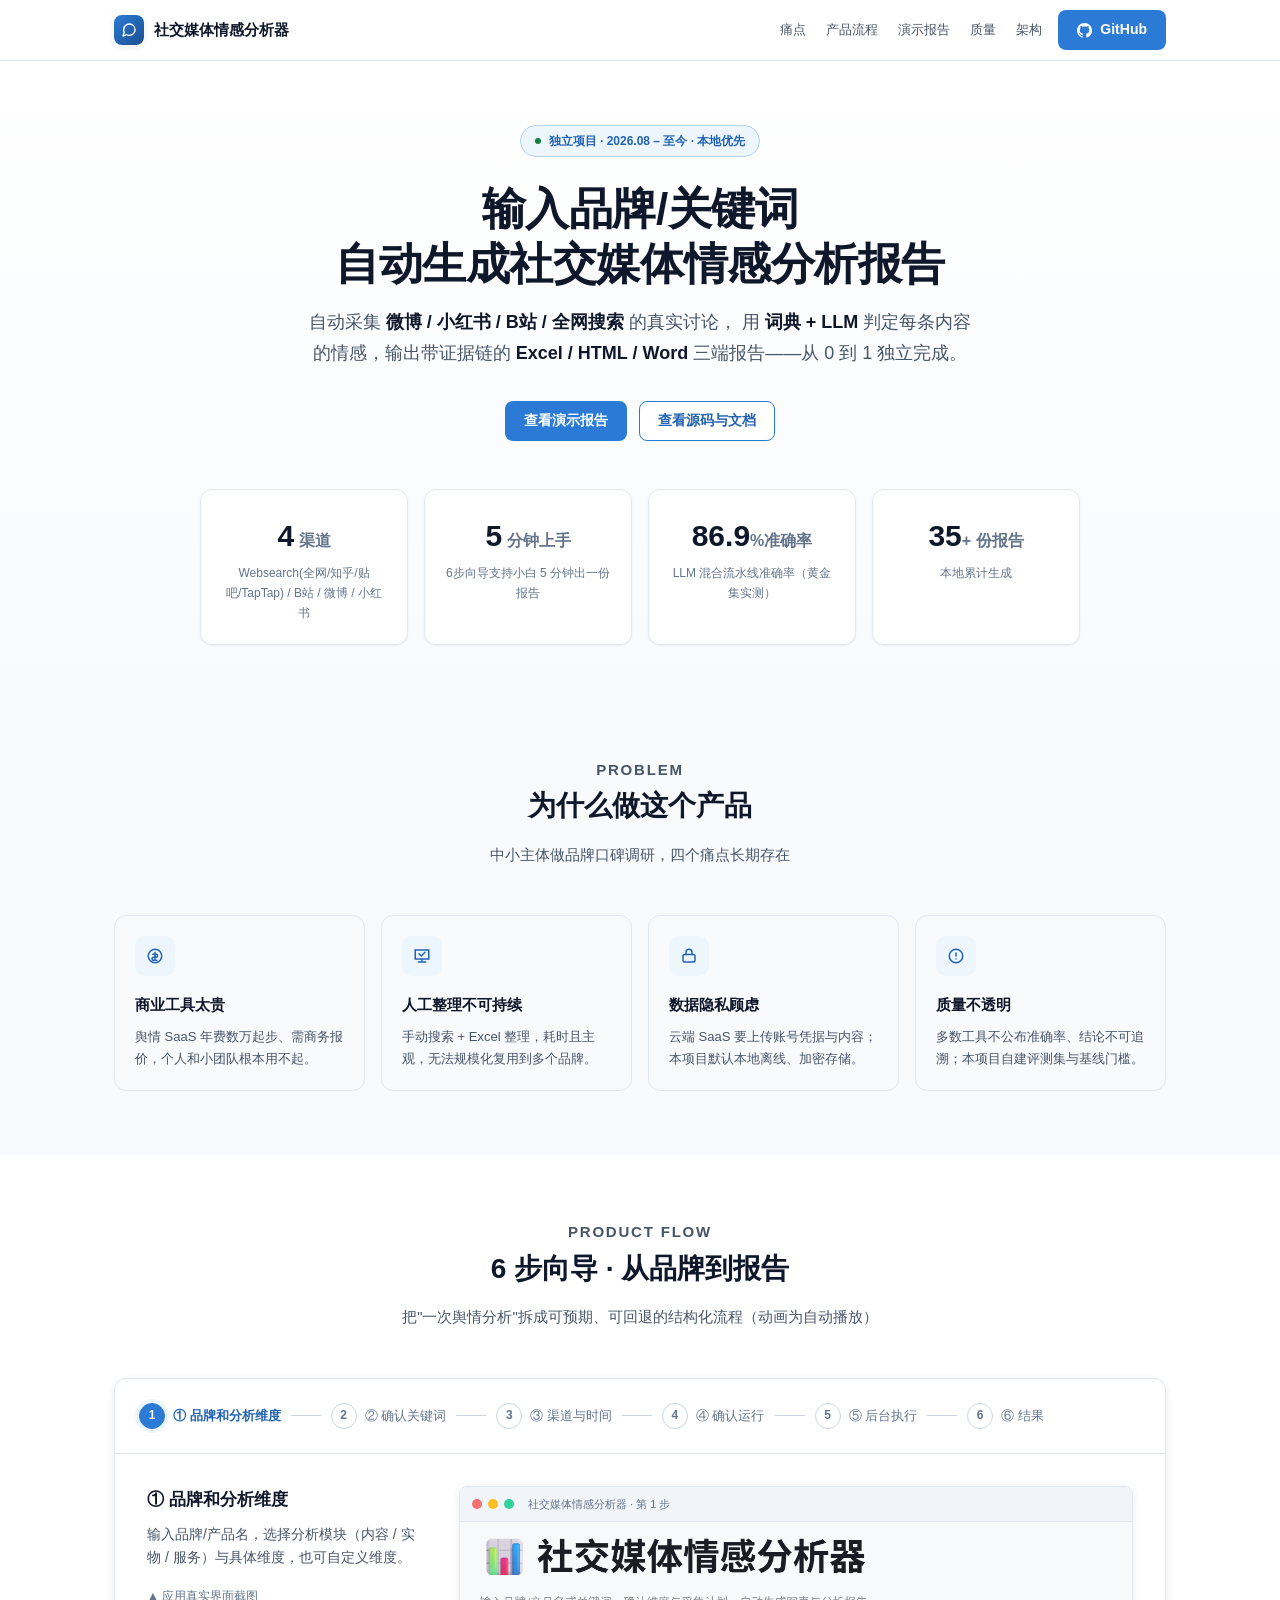
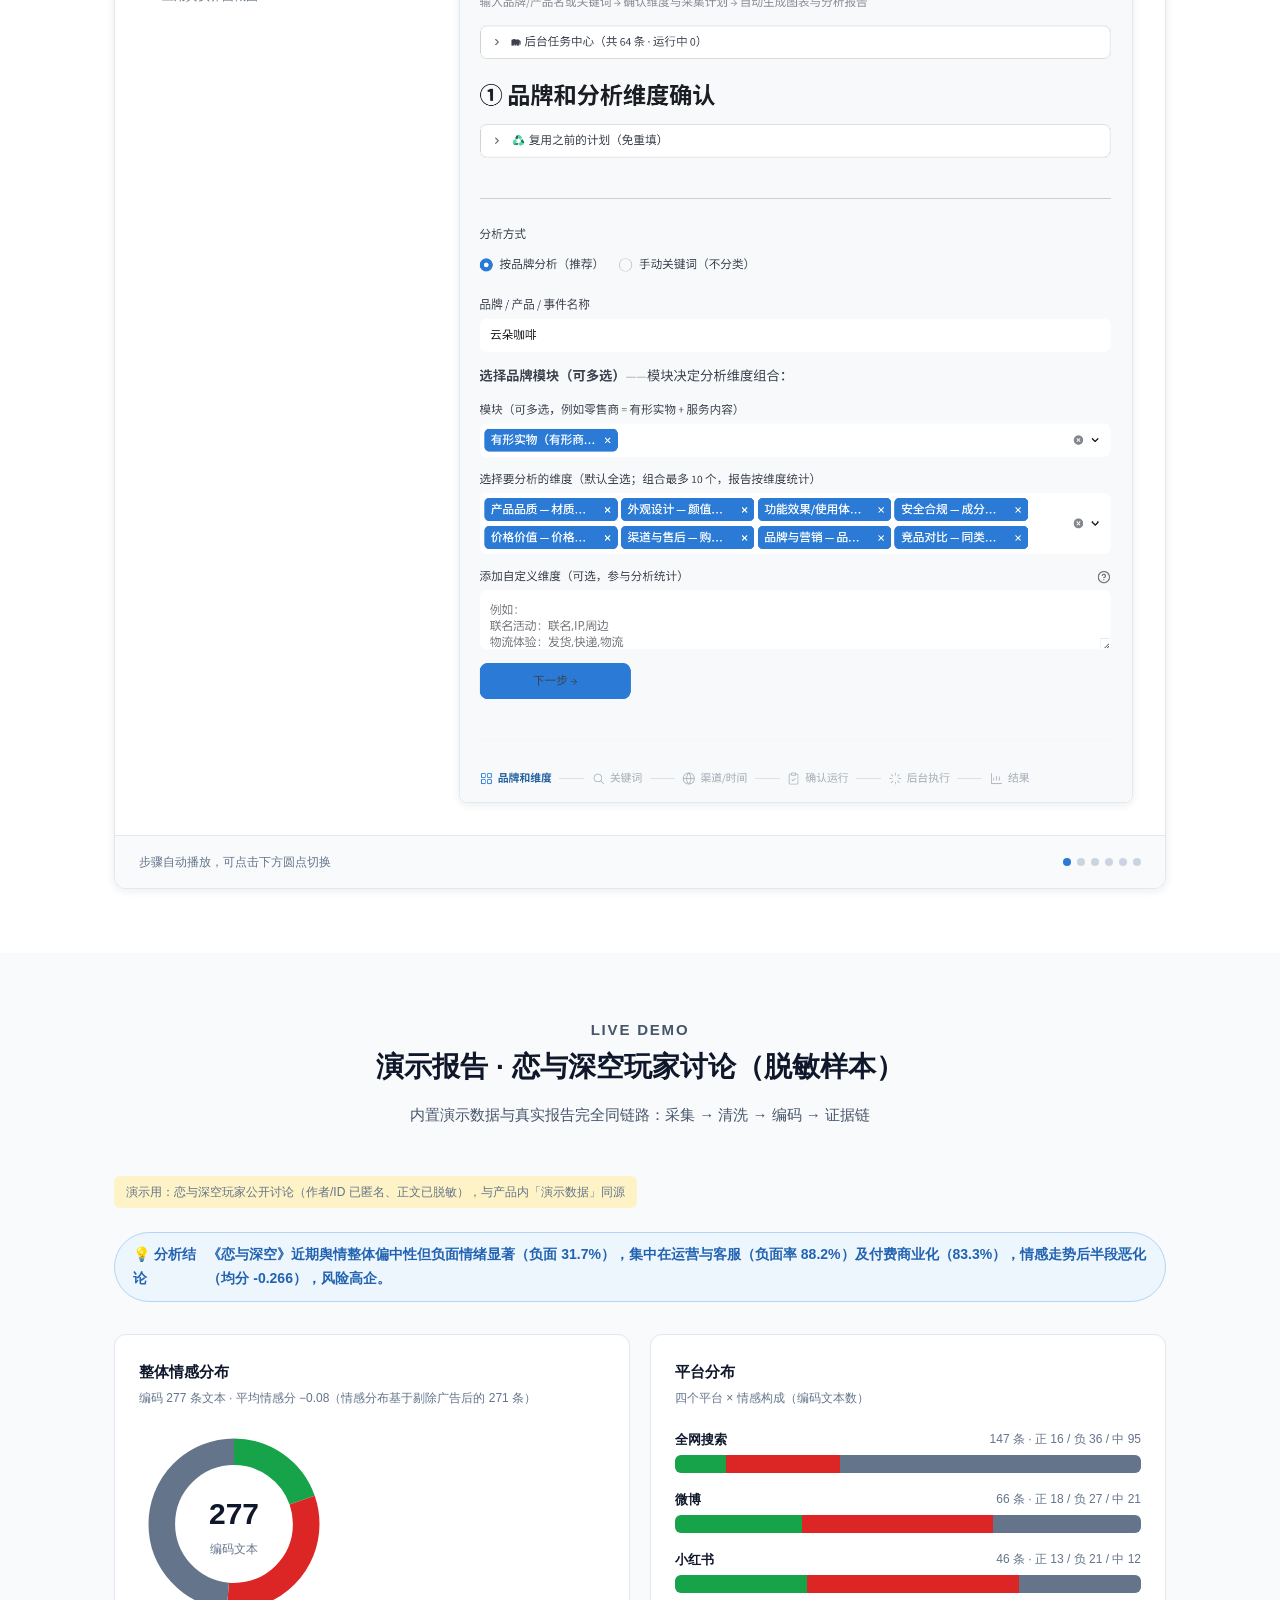
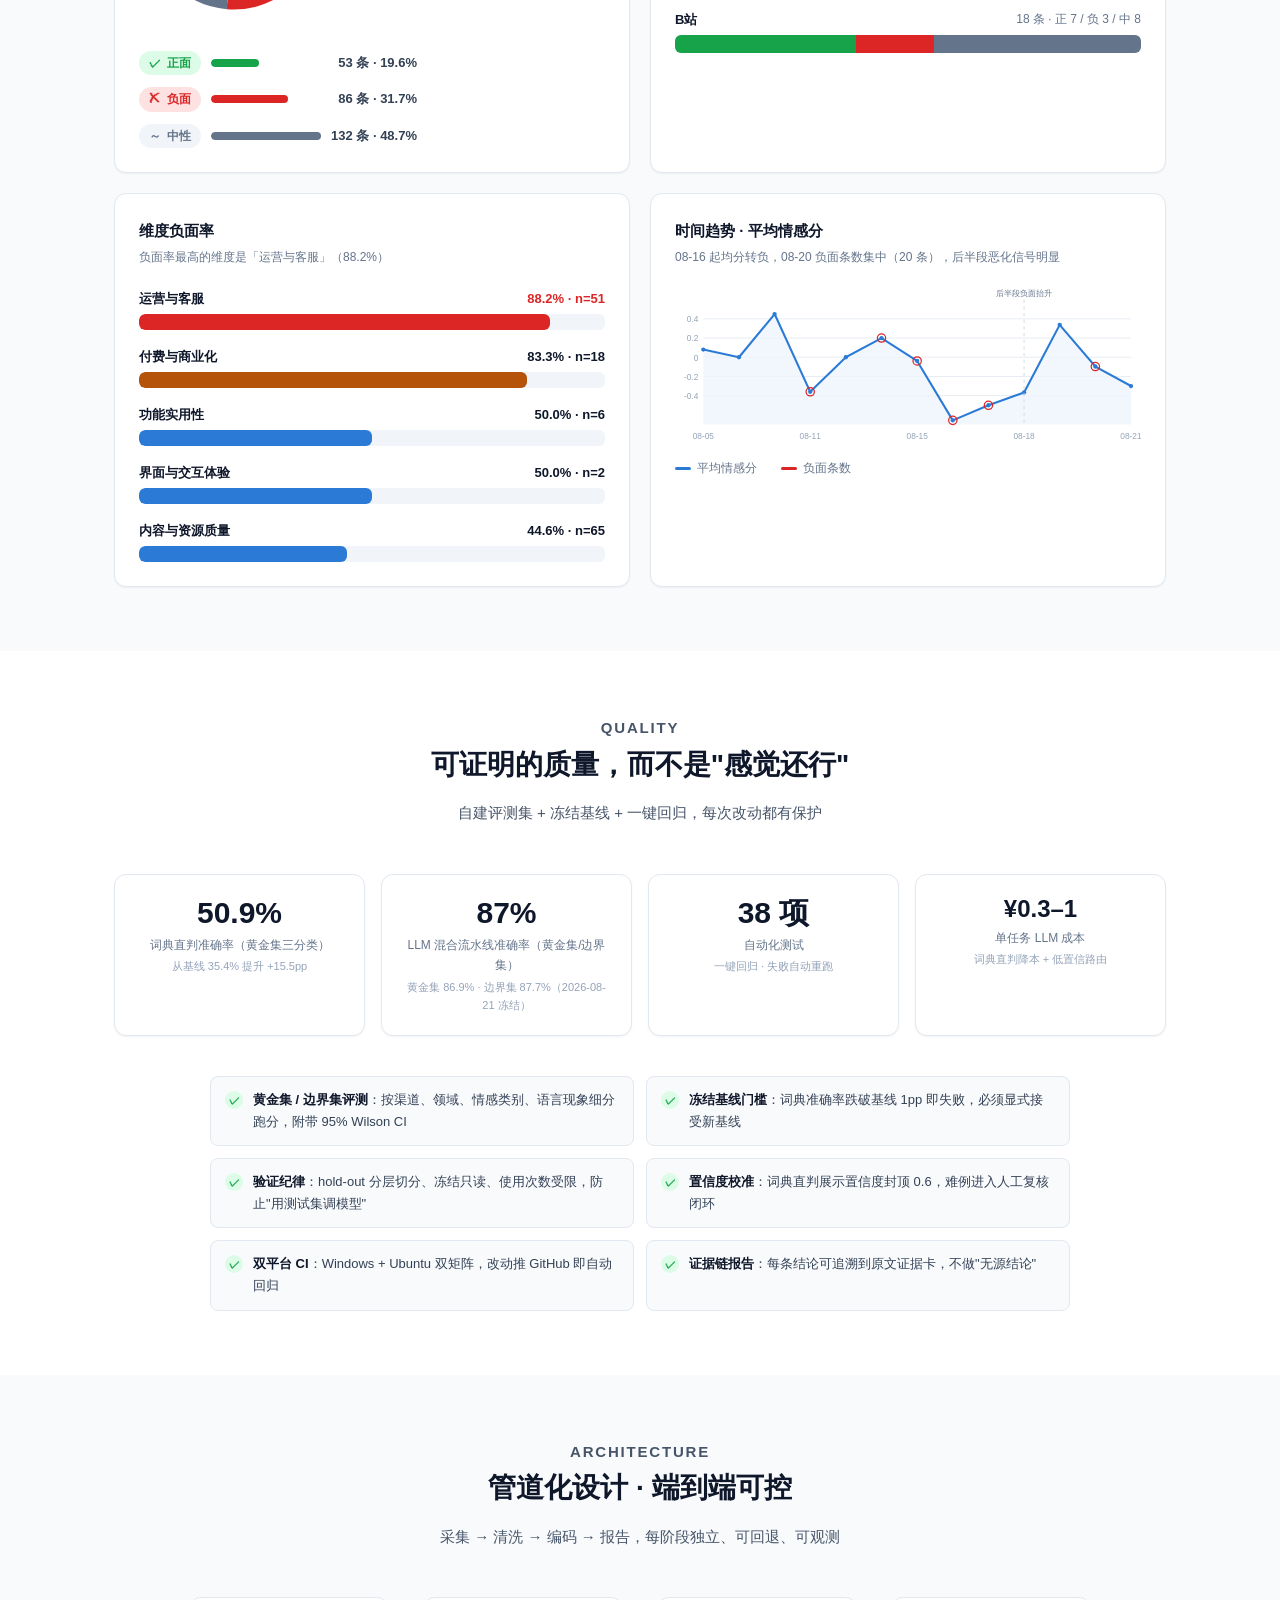
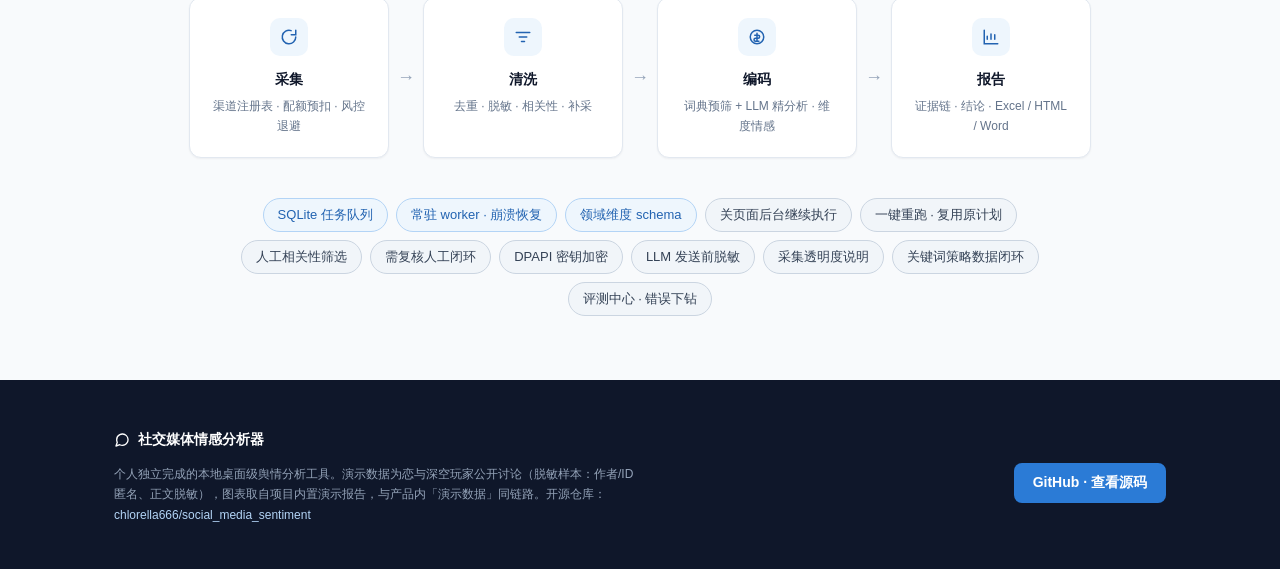
==== commit 88dc1afa: "docs(index.html): 指标卡渠道口径微调（4 渠道含 Websearch 子渠道）+「5 分钟上手」表述 + 步骤③/截图说明措辞更新" ====
--- a/docs/index.html
+++ b/docs/index.html
@@ -263,10 +263,10 @@
       <a class="btn btn-ghost" href="https://github.com/chlorella666/social_media_sentiment" target="_blank" rel="noopener">查看源码与文档</a>
     </div>
     <div class="metrics">
-      <div class="metric"><div class="v num"><span data-count="5">5</span><span class="unit"> 渠道</span></div><div class="k">演示 / B站 / 全网搜索 / 微博 / 小红书</div></div>
-      <div class="metric"><div class="v num"><span data-count="6">6</span><span class="unit"> 步向导</span></div><div class="k">小白 5 分钟出一份报告</div></div>
-      <div class="metric"><div class="v num"><span data-count="86.9" data-decimals="1">86.9</span><span class="unit">%</span></div><div class="k">LLM 混合流水线准确率（黄金集实测）</div></div>
-      <div class="metric"><div class="v num"><span data-count="35">35</span><span class="unit">+ 份报告</span></div><div class="k">本地累计生成 · 仓库已公开</div></div>
+      <div class="metric"><div class="v num"><span data-count="5">4</span><span class="unit"> 渠道</span></div><div class="k"> Websearch(全网/知乎/贴吧/TapTap) / B站 / 微博 / 小红书</div></div>
+      <div class="metric"><div class="v num"><span data-count="5">5</span><span class="unit"> 分钟上手</span></div><div class="k">6步向导支持小白 5 分钟出一份报告</div></div>
+      <div class="metric"><div class="v num"><span data-count="86.9" data-decimals="1">86.9</span><span class="unit">%准确率</span></div><div class="k">LLM 混合流水线准确率（黄金集实测）</div></div>
+      <div class="metric"><div class="v num"><span data-count="35">35</span><span class="unit">+ 份报告</span></div><div class="k">本地累计生成</div></div>
     </div>
   </div>
 </header>
@@ -472,7 +472,7 @@
 const STEPS = [
   {t:"① 品牌和分析维度", d:"输入品牌/产品名，选择分析模块（内容 / 实物 / 服务）与具体维度，也可自定义维度。", mock:"已选择模块：服务内容 · 已选维度 6 个"},
   {t:"② 确认关键词", d:"预填品牌名/关键词，可手动增删；关键词策略层按渠道自动优化查询串（可选「关键词优化」开关）。", mock:"关键词可增删 · 策略层按渠道优化查询串"},
-  {t:"③ 渠道与时间", d:"勾选采集渠道（演示/B站/全网搜索/微博/小红书），设置时间范围与条数上限；小红书前置条件未就绪时引导到侧边栏「配置中心」安装。", mock:"已选 4 个渠道 · 上限 13 条/关键词"},
+  {t:"③ 渠道与时间", d:"勾选采集渠道（演示/B站/全网搜索/微博/小红书），设置时间范围与条数上限；小红书前置条件未就绪时引导到侧边栏「配置中心」进行一键安装。", mock:"已选 4 个渠道 · 上限 13 条/关键词"},
   {t:"④ 确认运行", d:"查看计划摘要与费用估算，确认后提交任务；渠道不可用/凭据缺失会在提交前红色拦截。", mock:"预计采集 156 条 · LLM 费用约 ¥0.3–1"},
   {t:"⑤ 后台执行", d:"任务进入本地队列，关掉页面也不中断；可随时取消，失败可一键重跑。", mock:"后台执行中：清洗 88% · 已保留 120 条"},
   {t:"⑥ 结果", d:"查看结论、指标、图表与证据链，下载 Excel / HTML / Word；难例可人工复核后重算。", mock:"报告已生成 · 证据卡 18 条 · 待复核 9 条"},
@@ -533,7 +533,7 @@
       <div class="stage-info">
         <h3>${STEPS[cur].t}</h3>
         <p>${STEPS[cur].d}</p>
-        <div class="shot-note">▲ 应用真实界面截图<br>演示数据 · 恋与深空（脱敏样本）</div>
+        <div class="shot-note">▲ 应用真实界面截图</div>
       </div>
       <div class="shot-frame">
         <div class="shot-bar">
